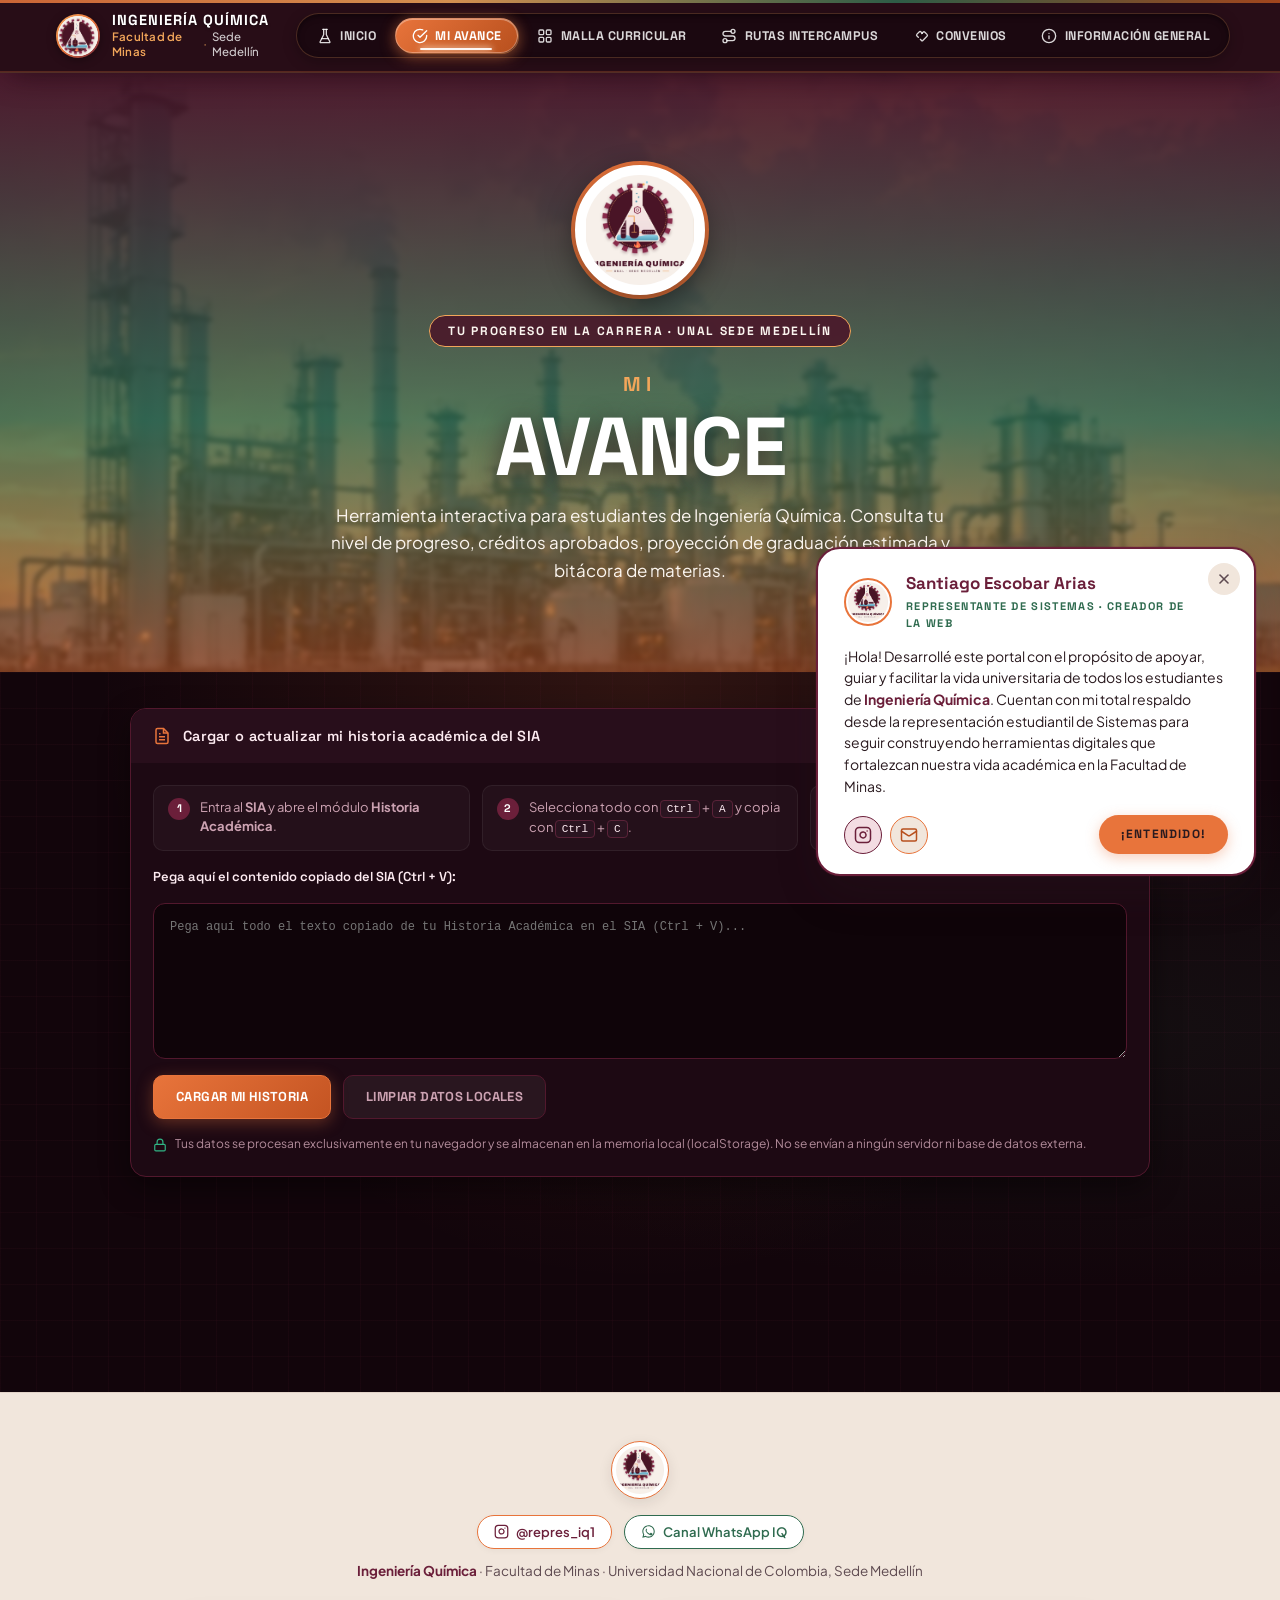
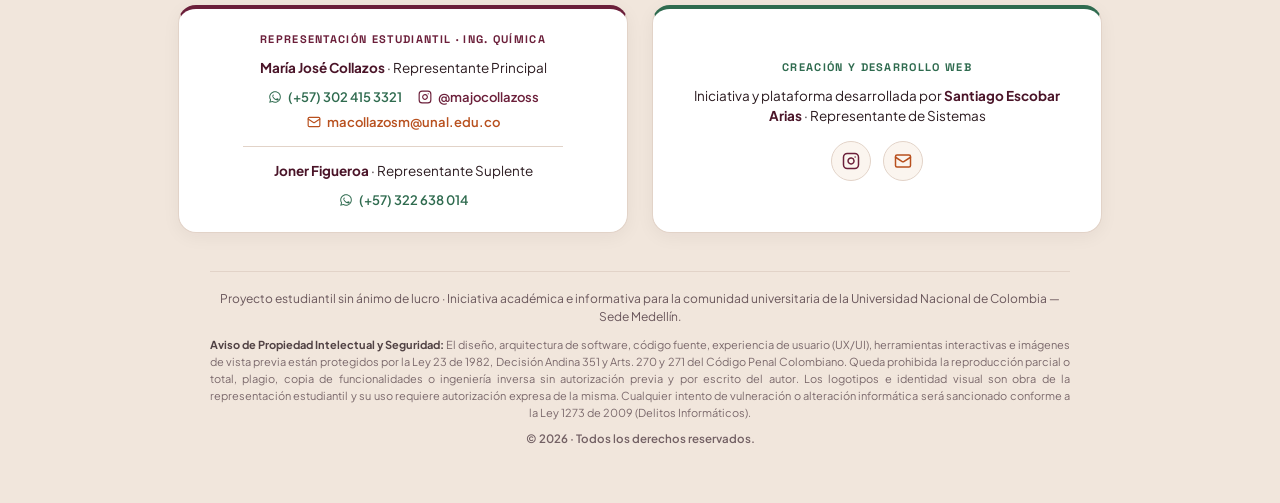
==== avance.html @ c1a44fb4 "Integración función mi avance" ====
<!doctype html>
<!-- ==============================================================================
   PORTAL WEB OFICIAL · INGENIERÍA QUÍMICA · UNAL SEDE MEDELLÍN
   Módulo Mi Avance: panel de progreso, proyección de graduación y bitácora académica.
   Todos los derechos reservados © 2026.
   ============================================================================== -->
<html lang="es">
<head>
  <meta charset="utf-8">
  <meta name="viewport" content="width=device-width, initial-scale=1">
  <title>Mi Avance · Ingeniería Química UNAL Medellín</title>
  <meta name="description" content="Consulta tu nivel en la carrera de Ingeniería Química, tu proyección de graduación, créditos aprobados y materias cursadas a partir de tu historia académica del SIA.">
  <link rel="icon" type="image/png" href="img/favicon.png">
  <link rel="preconnect" href="https://fonts.googleapis.com">
  <link rel="preconnect" href="https://fonts.gstatic.com" crossorigin>
  <link rel="stylesheet" href="https://fonts.googleapis.com/css2?family=Plus+Jakarta+Sans:ital,wght@0,400;0,500;0,600;0,700;0,800;1,400;1,600&family=Space+Grotesk:wght@500;600;700;800&display=swap">
  <link rel="stylesheet" href="css/base.css">
  <link rel="stylesheet" href="css/avance.css">
</head>
<body data-pagina="avance">

  <div id="barra"></div>

  <!-- PORTADA -->
  <section class="portada portada--corta foto foto--panoramica">
    <div class="contenedor portada__contenido">
      <div class="portada__logo-wrap">
        <img class="portada__logo" src="img/logo-quimica.png" alt="Logo de Ingeniería Química · Facultad de Minas" width="115" height="115">
      </div>
      <p class="portada__lugar">Tu progreso en la carrera · UNAL Sede Medellín</p>
      <h1 class="portada__titulo">
        <span class="portada__antetitulo">Mi</span>
        <span class="letras-varsity">Avance</span>
      </h1>
      <p class="portada__texto">Herramienta interactiva para estudiantes de Ingeniería Química. Consulta tu nivel de progreso, créditos aprobados, proyección de graduación estimada y bitácora de materias.</p>
    </div>
  </section>

  <main>
    <section class="seccion avance" aria-label="Mi avance en la carrera">
      <div class="contenedor avance__contenedor">

        <!-- ENTRADA: CARGAR / ACTUALIZAR HISTORIA ACADÉMICA -->
        <details class="entrada" id="entrada" open>
          <summary class="entrada__resumen">
            <span class="entrada__resumen-icono" aria-hidden="true">
              <svg viewBox="0 0 24 24" fill="none" stroke="currentColor" stroke-width="2" width="18" height="18"><path d="M14 2H6a2 2 0 0 0-2 2v16a2 2 0 0 0 2 2h12a2 2 0 0 0 2-2V8z"/><polyline points="14 2 14 8 20 8"/><line x1="16" y1="13" x2="8" y2="13"/><line x1="16" y1="17" x2="8" y2="17"/><polyline points="10 9 9 9 8 9"/></svg>
            </span>
            <span class="entrada__resumen-texto">Cargar o actualizar mi historia académica del SIA</span>
            <span class="entrada__resumen-flecha" aria-hidden="true">▼</span>
          </summary>
          <div class="entrada__cuerpo">
            <ol class="entrada__pasos">
              <li><b>1</b><span>Entra al <strong>SIA</strong> y abre el módulo <strong>Historia Académica</strong>.</span></li>
              <li><b>2</b><span>Selecciona todo con <kbd>Ctrl</kbd> + <kbd>A</kbd> y copia con <kbd>Ctrl</kbd> + <kbd>C</kbd>.</span></li>
              <li><b>3</b><span>Pega aquí abajo y dale <strong>Cargar mi historia</strong>.</span></li>
            </ol>
            <label class="entrada__etiqueta" for="historia-texto">Pega aquí el contenido copiado del SIA (Ctrl + V):</label>
            <textarea id="historia-texto" class="entrada__texto" rows="7" spellcheck="false" placeholder="Pega aquí todo el texto copiado de tu Historia Académica en el SIA (Ctrl + V)..."></textarea>
            <p class="entrada__error" id="entrada-error" role="alert" hidden></p>
            <div class="entrada__acciones">
              <button type="button" class="boton-juego" id="btn-guardar">Cargar mi historia</button>
              <button type="button" class="boton-juego boton-juego--suave" id="btn-borrar">Limpiar datos locales</button>
            </div>
            <p class="entrada__privacidad">
              <svg viewBox="0 0 24 24" fill="none" stroke="currentColor" stroke-width="2" width="14" height="14" aria-hidden="true"><rect width="18" height="11" x="3" y="11" rx="2" ry="2"/><path d="M7 11V7a5 5 0 0 1 10 0v4"/></svg>
              <span>Tus datos se procesan exclusivamente en tu navegador y se almacenan en la memoria local (localStorage). No se envían a ningún servidor ni base de datos externa.</span>
            </p>
          </div>
        </details>

        <!-- PANTALLA DE JUEGO / AVANCE -->
        <div id="avance-juego" hidden></div>

      </div>
    </section>
  </main>

  <div id="pie"></div>

  <!-- SCRIPTS -->
  <script src="js/comun.js"></script>
  <script src="js/avance-lector.js"></script>
  <script src="js/avance.js"></script>
</body>
</html>
---- css/base.css ----
/* =========================================================
   INGENIERÍA QUÍMICA · UNAL MEDELLÍN — ESTILOS COMUNES
   Paleta oficial: "Vino, bosque y naranja"
   1. Variables y base
   2. Fondos con fotos de laboratorio e industria química
   3. Barra superior y navegación
   4. Portada
   5. Títulos de sección y avisos
   6. Pie (Con tarjetas oficiales y marca de agua)
   7. Mensaje flotante de bienvenida (Modal oficial)
   ========================================================= */


/* ---------- 1. Variables y base ---------- */

:root {
  /* Paleta Oficial Ingeniería Química: Vino, bosque y naranja */
  --vino: #6B1F3A;
  --vino-profundo: #4A1428;
  --rosa-vino: #F3DCE2;

  --verde: #2F6B4F;
  --verde-profundo: #1E4A36;
  --verde-salvia: #DCEBDF;

  --naranja: #E8743B;
  --naranja-quemado: #B8501E;
  --ambar: #F2A65A;

  --crema: #FBF5EF;
  --arena: #F1E6DC;
  --texto: #2A1A1F;
  --texto-suave: #5E4A50;

  /* Aliases semánticos */
  --color-primario: var(--vino);
  --color-secundario: var(--verde);
  --color-acento: var(--naranja);

  --papel: var(--crema);
  --tinta: var(--texto);
  --tinta-suave: var(--texto-suave);
  --gris: #6B5B61;
  --linea: #E2D3C8;

  /* Colores de componentes de la malla */
  --fundamentacion: var(--verde);
  --disciplinar: var(--vino);
  --libre: var(--naranja-quemado);

  /* Tipografías: Space Grotesk (precisión técnica) + Plus Jakarta Sans (legibilidad humana) */
  --letra-titulo: 'Space Grotesk', -apple-system, BlinkMacSystemFont, "Segoe UI", Roboto, sans-serif;
  --letra-universidad: 'Space Grotesk', -apple-system, BlinkMacSystemFont, "Segoe UI", Roboto, sans-serif;
  --letra-texto: 'Plus Jakarta Sans', -apple-system, BlinkMacSystemFont, "Segoe UI", Roboto, sans-serif;
  --letra-estrecha: 'Space Grotesk', -apple-system, BlinkMacSystemFont, "Segoe UI", Roboto, sans-serif;
}

*, *::before, *::after { box-sizing: border-box; }
[hidden] { display: none !important; }

html { scroll-behavior: smooth; }

body {
  margin: 0;
  font-family: var(--letra-texto);
  line-height: 1.55;
  color: var(--tinta);
  background: url(../img/textura.svg), var(--papel);
}

h1, h2, h3, h4, p { margin: 0; }
svg { display: block; }
button { font: inherit; color: inherit; cursor: pointer; }
a { color: var(--naranja-quemado); text-decoration-thickness: 1.5px; }

.contenedor {
  width: min(1180px, 100% - 32px);
  margin-inline: auto;
}

.solo-lectores {
  position: absolute;
  width: 1px; height: 1px;
  overflow: hidden;
  clip-path: inset(50%);
  white-space: nowrap;
}

@keyframes aparecer {
  from { opacity: 0; transform: translateY(8px); }
  to { opacity: 1; transform: none; }
}


/* ---------- 2. Fondos con fotos de Laboratorio y Campus ---------- */

.foto {
  position: relative;
  isolation: isolate;
  overflow: hidden;
  background-color: var(--vino-profundo);
}
.foto::before,
.foto::after {
  content: '';
  position: absolute;
  z-index: -1;
}
.foto::before {
  inset: -14px;
  background-size: cover;
  background-position: center;
  filter: blur(2px);
}
.foto::after {
  inset: 0;
  background: linear-gradient(180deg, rgba(74, 20, 40, 0.90) 0%, rgba(47, 107, 79, 0.80) 58%, rgba(184, 80, 30, 0.62) 100%);
}
.foto--entrada::before { background-image: url(../img/laboratorio-quimica.jpg); }
.foto--panoramica::before,
.foto--edificio::before { background-image: url(../img/laboratorio-quimica.jpg); }


/* ---------- 3. Barra superior y navegación (Rediseño Oficial Ingeniería Química) ---------- */

.barra {
  position: sticky;
  top: 0;
  z-index: 100;
  background: rgba(42, 14, 25, 0.94);
  backdrop-filter: blur(20px) saturate(180%);
  -webkit-backdrop-filter: blur(20px) saturate(180%);
  border-bottom: 1px solid rgba(242, 166, 90, 0.22);
  box-shadow: 0 10px 30px -10px rgba(18, 5, 11, 0.65), inset 0 -1px 0 rgba(232, 116, 59, 0.25);
  transition: background 0.3s ease, box-shadow 0.3s ease;
}

/* Barra de progreso / haz reactivo de transición entre pestañas */
.barra__progreso {
  position: absolute;
  top: 0;
  left: 0;
  width: 100%;
  height: 2.5px;
  background: linear-gradient(90deg, var(--naranja) 0%, var(--ambar) 35%, var(--verde) 70%, var(--naranja-quemado) 100%);
  transform-origin: left;
  opacity: 0.85;
  transition: opacity 0.3s;
  pointer-events: none;
}
.barra__progreso.is-activada {
  animation: barraProgresoCarga 0.6s cubic-bezier(0.2, 0.8, 0.2, 1) forwards;
}

@keyframes barraProgresoCarga {
  0% { transform: scaleX(0); opacity: 1; }
  60% { transform: scaleX(0.78); opacity: 1; }
  100% { transform: scaleX(1); opacity: 0.9; }
}

.barra__contenido {
  display: flex;
  align-items: center;
  justify-content: space-between;
  gap: 16px;
  min-height: 66px;
  padding-block: 8px;
}

/* Marca / Logo UNAL - Ingeniería Química */
.barra__marca {
  display: flex;
  align-items: center;
  gap: 12px;
  color: #ffffff;
  text-decoration: none;
  padding: 4px 6px;
  border-radius: 12px;
  transition: transform 0.2s ease, opacity 0.2s ease;
}
.barra__marca:hover {
  opacity: 0.96;
  transform: translateY(-0.5px);
}
.barra__marca:focus-visible {
  outline: 2px solid var(--ambar);
  outline-offset: 3px;
}

.barra__escudo {
  width: 44px;
  height: 44px;
  flex: none;
  display: flex;
  align-items: center;
  justify-content: center;
  border-radius: 50%;
  padding: 2px;
  background: linear-gradient(135deg, var(--ambar) 0%, var(--naranja) 50%, var(--vino) 100%);
  box-shadow: 0 2px 10px rgba(0, 0, 0, 0.35);
  transition: transform 0.35s cubic-bezier(0.34, 1.56, 0.64, 1), box-shadow 0.35s ease;
}
.barra__marca:hover .barra__escudo {
  transform: rotate(10deg) scale(1.06);
  box-shadow: 0 0 16px rgba(242, 166, 90, 0.55);
}
.barra__escudo-img {
  width: 100%;
  height: 100%;
  border-radius: 50%;
  object-fit: contain;
  background: #ffffff;
  display: block;
}

.barra__titulos {
  display: flex;
  flex-direction: column;
}
.barra__nombre {
  font-family: var(--letra-universidad);
  font-size: 14.5px;
  font-weight: 800;
  line-height: 1.15;
  letter-spacing: 0.07em;
  text-transform: uppercase;
  color: #ffffff;
  text-shadow: 0 1px 3px rgba(0, 0, 0, 0.4);
}
.barra__subfila {
  display: flex;
  align-items: center;
  gap: 5px;
  font-family: var(--letra-texto);
  font-size: 11.5px;
  line-height: 1.3;
  margin-top: 1px;
}
.barra__facultad {
  color: var(--ambar);
  font-weight: 600;
  letter-spacing: 0.02em;
}
.barra__separador {
  color: rgba(242, 166, 90, 0.5);
  font-weight: 700;
}
.barra__sede {
  color: rgba(255, 255, 255, 0.78);
  font-weight: 500;
}

/* ---------- Dock de Navegación Segmentado (Pill Bar) ---------- */
.nav {
  display: flex;
  align-items: center;
  gap: 4px;
  position: relative;
  background: rgba(24, 7, 15, 0.75);
  border: 1px solid rgba(242, 166, 90, 0.22);
  border-radius: 999px;
  padding: 4px;
  box-shadow: inset 0 2px 6px rgba(0, 0, 0, 0.45), 0 4px 14px rgba(0, 0, 0, 0.25);
}

/* Glider deslizante interactivo entre pestañas */
.nav__glider {
  position: absolute;
  top: 0;
  left: 0;
  pointer-events: none;
  z-index: 1;
  border-radius: 999px;
  background: rgba(242, 166, 90, 0.12);
  border: 1px solid rgba(242, 166, 90, 0.35);
  box-shadow: 0 0 14px rgba(242, 166, 90, 0.18);
  opacity: 0;
  transition: transform 0.26s cubic-bezier(0.2, 0.85, 0.25, 1.1),
              width 0.26s cubic-bezier(0.2, 0.85, 0.25, 1.1),
              height 0.26s cubic-bezier(0.2, 0.85, 0.25, 1.1),
              opacity 0.2s ease;
}

/* Botones de cada pestaña */
.nav__item {
  position: relative;
  z-index: 2;
  display: inline-flex;
  align-items: center;
  gap: 7px;
  padding: 8px 15px;
  border-radius: 999px;
  font-family: var(--letra-universidad);
  font-size: 12.5px;
  letter-spacing: 0.04em;
  text-transform: uppercase;
  font-weight: 700;
  text-decoration: none;
  white-space: nowrap;
  color: rgba(255, 255, 255, 0.84);
  overflow: hidden;
  transition: color 0.2s ease, transform 0.16s cubic-bezier(0.34, 1.56, 0.64, 1), background 0.2s ease;
  user-select: none;
}

.nav__item:hover {
  color: var(--ambar);
  transform: translateY(-1.5px);
}

.nav__icono-box {
  display: flex;
  align-items: center;
  justify-content: center;
  width: 17px;
  height: 17px;
  flex: none;
  transition: transform 0.24s cubic-bezier(0.34, 1.56, 0.64, 1), color 0.2s ease;
}
.nav__icono {
  width: 16px;
  height: 16px;
}

.nav__item:hover .nav__icono-box {
  transform: translateY(-1.5px) scale(1.15);
  color: var(--ambar);
}

.nav__etiqueta {
  line-height: 1;
}

/* Pestaña activa (Página actual) */
.nav__item--activo,
.nav__item[aria-current="page"] {
  background: linear-gradient(135deg, var(--naranja) 0%, var(--naranja-quemado) 100%);
  color: #ffffff;
  box-shadow: 0 4px 16px rgba(232, 116, 59, 0.45), inset 0 1px 0 rgba(255, 255, 255, 0.35);
  border: 1px solid rgba(255, 255, 255, 0.28);
  font-weight: 800;
  animation: pestanaActivaEntrada 0.35s cubic-bezier(0.2, 0.9, 0.3, 1.1);
}
.nav__item--activo:hover,
.nav__item[aria-current="page"]:hover {
  color: #ffffff;
  transform: translateY(-1px);
}

@keyframes pestanaActivaEntrada {
  0% { transform: scale(0.92); opacity: 0.8; }
  50% { transform: scale(1.03); }
  100% { transform: scale(1); opacity: 1; }
}

/* Filamento luminoso inferior de pestaña activa */
.nav__filamento {
  position: absolute;
  bottom: 2px;
  left: 20%;
  right: 20%;
  height: 2px;
  border-radius: 999px;
  background: rgba(255, 255, 255, 0.95);
  box-shadow: 0 0 6px #ffffff, 0 0 10px rgba(242, 166, 90, 0.8);
  animation: filamentoEntrada 0.4s ease-out;
  pointer-events: none;
}

@keyframes filamentoEntrada {
  0% { transform: scaleX(0); opacity: 0; }
  100% { transform: scaleX(1); opacity: 1; }
}

/* Onda expansiva de clic sobre botón */
.nav__onda {
  position: absolute;
  border-radius: 50%;
  background: rgba(255, 255, 255, 0.35);
  transform: translate(-50%, -50%) scale(0);
  animation: ondaExpansiva 0.5s ease-out forwards;
  pointer-events: none;
}

@keyframes ondaExpansiva {
  0% { width: 0; height: 0; opacity: 0.6; }
  100% { width: 200px; height: 200px; opacity: 0; }
}

/* Animación de respuesta inmediata al hacer clic en un botón */
.nav__item.is-clic {
  animation: botonPestanaClic 0.28s ease-out;
}

@keyframes botonPestanaClic {
  0% { transform: scale(1); }
  40% { transform: scale(0.93); }
  75% { transform: scale(1.03); }
  100% { transform: scale(1); }
}

.nav__item:focus-visible {
  outline: 2px solid var(--ambar);
  outline-offset: 2px;
}

/* Botón menú móvil (Hamburguesa animada) */
.barra__boton-menu {
  display: none;
  align-items: center;
  gap: 8px;
  padding: 8px 14px;
  border-radius: 999px;
  border: 1.5px solid rgba(242, 166, 90, 0.35);
  background: rgba(242, 166, 90, 0.1);
  color: #fff;
  font-family: var(--letra-universidad);
  font-size: 12px;
  letter-spacing: 0.08em;
  text-transform: uppercase;
  font-weight: 700;
  transition: background 0.2s, border-color 0.2s, color 0.2s, transform 0.15s;
}
.barra__boton-menu:hover {
  background: rgba(242, 166, 90, 0.22);
  border-color: var(--ambar);
}
.barra__boton-menu:active { transform: scale(0.96); }
.barra__boton-menu:focus-visible { outline: 2px solid var(--ambar); outline-offset: 2px; }

.barra__icono-menu {
  width: 18px;
  height: 14px;
  display: flex;
  flex-direction: column;
  justify-content: space-between;
  position: relative;
}
.barra__linea {
  width: 100%;
  height: 2px;
  background: #ffffff;
  border-radius: 2px;
  transition: transform 0.25s cubic-bezier(0.2, 0.8, 0.2, 1), opacity 0.2s ease;
}

.barra.is-menu-abierto .barra__boton-menu {
  background: var(--naranja);
  color: #fff;
  border-color: var(--ambar);
}
.barra.is-menu-abierto .barra__linea--1 {
  transform: translateY(6px) rotate(45deg);
}
.barra.is-menu-abierto .barra__linea--2 {
  opacity: 0;
  transform: scaleX(0);
}
.barra.is-menu-abierto .barra__linea--3 {
  transform: translateY(-6px) rotate(-45deg);
}


/* ---------- 4. Portada ---------- */

.portada__contenido {
  display: flex;
  flex-direction: column;
  align-items: center;
  text-align: center;
  padding: 72px 0 80px;
}
.portada--corta .portada__contenido { padding: 48px 0 52px; }

.portada__lugar {
  display: inline-flex;
  align-items: center;
  gap: 8px;
  padding: 6px 18px;
  border-radius: 999px;
  background: rgba(74, 20, 40, 0.85);
  border: 1.5px solid var(--ambar);
  color: var(--crema);
  font-family: var(--letra-universidad);
  font-size: 12px;
  font-weight: 700;
  letter-spacing: .14em;
  text-transform: uppercase;
  margin-bottom: 16px;
  backdrop-filter: blur(8px);
}
.portada__titulo { margin-top: 6px; }
.portada__antetitulo {
  display: block;
  font-family: var(--letra-universidad);
  font-size: clamp(14px, 2.2vw, 20px);
  letter-spacing: .25em;
  text-transform: uppercase;
  color: var(--ambar);
  font-weight: 700;
  margin-bottom: 6px;
}

.letras-varsity {
  position: relative;
  display: inline-block;
  font-family: var(--letra-titulo);
  font-weight: 800;
  font-size: clamp(48px, 9vw, 98px);
  line-height: 1;
  letter-spacing: -0.02em;
  text-transform: uppercase;
  color: #ffffff;
  text-shadow: 0 4px 24px rgba(42, 26, 31, 0.8);
}
.portada--corta .letras-varsity { font-size: clamp(40px, 7vw, 82px); }
.letras-varsity--sub {
  display: block;
  margin-top: 4px;
  font-size: clamp(44px, 8.5vw, 92px);
  letter-spacing: -0.01em;
  background: linear-gradient(135deg, var(--ambar) 0%, var(--naranja) 60%, #FFA86B 100%);
  -webkit-background-clip: text;
  -webkit-text-fill-color: transparent;
  filter: drop-shadow(0 4px 18px rgba(74, 20, 40, 0.7));
}

.portada__logo-wrap {
  margin-bottom: 20px;
}
.portada__logo {
  width: 130px;
  height: 130px;
  border-radius: 50%;
  object-fit: contain;
  padding: 6px;
  border: 4px solid #fff;
  box-shadow: 0 10px 30px rgba(0, 0, 0, .45), 0 0 0 4px var(--naranja);
  background: #fff;
  display: block;
  margin: 0 auto;
  transition: transform .25s ease;
}
.portada__logo:hover {
  transform: scale(1.05);
}

.portada__subtitulo {
  margin-top: 14px;
  font-family: var(--letra-titulo);
  font-size: clamp(24px, 4.2vw, 44px);
  letter-spacing: .02em;
  text-transform: uppercase;
  font-weight: 700;
  color: #fff;
}
.portada__texto {
  max-width: 640px;
  margin-top: 14px;
  font-size: 17px;
  line-height: 1.6;
  color: var(--crema);
}

.portada__cifras {
  display: flex;
  flex-wrap: wrap;
  justify-content: center;
  margin: 36px 0 0;
  padding: 4px;
  list-style: none;
  border: 1.5px solid rgba(242, 166, 90, .5);
  border-radius: 24px;
  background: rgba(74, 20, 40, .85);
  backdrop-filter: blur(10px);
  box-shadow: 0 14px 34px -10px rgba(0,0,0,0.5);
}
.portada__cifras li {
  display: flex;
  flex-direction: column;
  align-items: center;
  justify-content: center;
  min-width: 135px;
  padding: 12px 24px;
  font-family: var(--letra-titulo);
  font-weight: 700;
  font-size: 26px;
  line-height: 1.1;
  letter-spacing: .02em;
  text-transform: uppercase;
  color: var(--ambar);
}
.portada__cifras li + li { border-left: 1px solid rgba(255, 255, 255, .2); }
.portada__cifras small {
  margin-top: 3px;
  font-family: var(--letra-texto);
  font-weight: 600;
  font-size: 12px;
  letter-spacing: .02em;
  text-transform: none;
  color: var(--crema);
}

.portada__boton {
  display: inline-flex;
  align-items: center;
  gap: 12px;
  height: 54px;
  margin-top: 28px;
  padding: 0 28px;
  border-radius: 999px;
  background: var(--naranja);
  color: var(--texto);
  font-family: var(--letra-universidad);
  font-weight: 700;
  font-size: 14.5px;
  letter-spacing: .08em;
  text-transform: uppercase;
  text-decoration: none;
  box-shadow: 0 8px 24px -4px rgba(232, 116, 59, .6), 0 0 0 3px rgba(242, 166, 90, 0.4);
  transition: transform .15s, background .15s, box-shadow .15s;
}
.portada__boton:hover {
  transform: translateY(-2px);
  background: var(--ambar);
  box-shadow: 0 12px 28px -4px rgba(242, 166, 90, .75), 0 0 0 3px var(--naranja);
}
.portada__boton svg { width: 18px; height: 18px; color: var(--texto); }

.portada__acciones {
  display: flex;
  flex-wrap: wrap;
  align-items: center;
  justify-content: center;
  gap: 16px;
  margin-top: 28px;
}
.portada__acciones .portada__boton { margin-top: 0; }
.portada__boton--secundario {
  background: rgba(47, 107, 79, .88);
  color: #ffffff;
  border: 1.5px solid rgba(220, 235, 223, .5);
  box-shadow: 0 10px 24px -10px rgba(0, 0, 0, .5);
}
.portada__boton--secundario:hover {
  background: var(--verde-profundo);
  border-color: var(--ambar);
  color: #fff;
  box-shadow: 0 12px 26px -8px rgba(47, 107, 79, .5);
}
.portada__boton--secundario svg { color: var(--ambar); }


/* ---------- 5. Títulos de sección y avisos ---------- */

.seccion { padding: 72px 0; }

.seccion-titulo {
  max-width: 680px;
  margin: 0 auto 40px;
  text-align: center;
}
.seccion-titulo__antetitulo {
  font-family: var(--letra-universidad);
  font-size: 12.5px;
  font-weight: 700;
  letter-spacing: .2em;
  text-transform: uppercase;
  color: var(--naranja-quemado);
}
.seccion-titulo h2 {
  margin-top: 6px;
  font-family: var(--letra-titulo);
  font-weight: 700;
  font-size: clamp(30px, 4.5vw, 44px);
  line-height: 1.15;
  color: var(--vino);
}
.seccion-titulo__intro { margin-top: 12px; font-size: 16.5px; color: var(--tinta-suave); }

.aviso {
  max-width: 560px;
  margin: 40px auto;
  padding: 22px 24px;
  border: 2px dashed var(--naranja);
  border-radius: 18px;
  background: #fff;
  text-align: center;
  color: var(--tinta-suave);
}
.aviso strong { color: var(--vino); }
.aviso code {
  padding: 2px 6px;
  border-radius: 6px;
  background: var(--arena);
  font-size: 14px;
}

.cargando {
  padding: 48px 0;
  text-align: center;
  font-family: var(--letra-universidad);
  letter-spacing: .2em;
  text-transform: uppercase;
  font-size: 13px;
  color: var(--gris);
}


/* ---------- 6. Pie de Página ---------- */

.pie {
  background: var(--arena);
  border-top: 1px solid var(--linea);
  padding: 48px 16px 56px;
  display: flex;
  flex-direction: column;
  align-items: center;
  gap: 24px;
}

.pie__marca-central {
  display: flex;
  flex-direction: column;
  align-items: center;
  text-align: center;
  gap: 12px;
  max-width: 680px;
  margin: 0 auto;
}

.pie__escudo {
  width: 58px;
  height: 58px;
  display: flex;
  align-items: center;
  justify-content: center;
  margin-bottom: 2px;
}

.pie__escudo-img {
  width: 58px;
  height: 58px;
  border-radius: 50%;
  object-fit: contain;
  background: #ffffff;
  padding: 4px;
  border: 1.5px solid var(--naranja);
  box-shadow: 0 4px 14px rgba(42, 26, 31, 0.1);
  display: block;
}

.pie__pildoras-carrera {
  display: inline-flex;
  align-items: center;
  justify-content: center;
  gap: 12px;
  flex-wrap: wrap;
  margin-top: 2px;
}

.pie__pildora {
  display: inline-flex;
  align-items: center;
  gap: 7px;
  padding: 6px 16px;
  border-radius: 999px;
  background: #ffffff;
  border: 1px solid var(--linea);
  font-size: 13px;
  font-weight: 600;
  text-decoration: none;
  box-shadow: 0 2px 6px rgba(0, 0, 0, 0.04);
  transition: transform .15s, border-color .15s, box-shadow .15s, background .15s;
}

.pie__pildora:hover {
  transform: translateY(-1px);
  box-shadow: 0 4px 12px rgba(0, 0, 0, 0.08);
}

.pie__pildora--ig {
  color: var(--vino);
  border-color: var(--naranja);
}
.pie__pildora--ig:hover {
  background: var(--rosa-vino);
  border-color: var(--vino);
}

.pie__pildora--wpp {
  color: var(--verde);
  border-color: var(--verde);
}
.pie__pildora--wpp:hover {
  background: var(--verde-salvia);
  border-color: var(--verde-profundo);
}

.pie__titulo-carrera {
  font-size: 13.5px;
  color: var(--texto-suave);
  line-height: 1.5;
  margin: 0;
}
.pie__titulo-carrera strong {
  color: var(--vino);
  font-weight: 700;
}

/* Rejilla de tarjetas */
.pie__tarjetas-grid {
  display: grid;
  grid-template-columns: repeat(2, minmax(320px, 450px));
  justify-content: center;
  gap: 24px;
  width: min(940px, 100%);
  margin: 0 auto;
}

.pie__tarjeta {
  background: #ffffff;
  border-radius: 18px;
  padding: 22px 24px;
  box-shadow: 0 4px 18px rgba(42, 26, 31, 0.05);
  border: 1px solid var(--linea);
  text-align: center;
  display: flex;
  flex-direction: column;
  align-items: center;
  gap: 10px;
  position: relative;
  overflow: hidden;
}

.pie__tarjeta--representacion {
  border-top: 4px solid var(--vino);
}
.pie__tarjeta--desarrollo {
  border-top: 4px solid var(--verde);
  justify-content: center;
}

.pie__tarjeta-sub {
  font-family: var(--letra-universidad);
  font-size: 11px;
  font-weight: 700;
  letter-spacing: .12em;
  text-transform: uppercase;
}
.pie__tarjeta--representacion .pie__tarjeta-sub { color: var(--vino); }
.pie__tarjeta--desarrollo .pie__tarjeta-sub { color: var(--verde); }

.pie__tarjeta-nombre {
  font-size: 13.5px;
  line-height: 1.45;
  color: var(--texto);
  margin: 0;
}
.pie__tarjeta-nombre strong {
  color: var(--vino-profundo);
  font-weight: 700;
}

.pie__tarjeta-enlaces {
  display: flex;
  align-items: center;
  justify-content: center;
  gap: 16px;
  flex-wrap: wrap;
  margin-top: 4px;
}
.pie__tarjeta-enlaces--segunda { margin-top: 0; }

.pie__enlace-contacto {
  display: inline-flex;
  align-items: center;
  gap: 6px;
  font-size: 13px;
  text-decoration: none;
  font-weight: 600;
  transition: color .15s, transform .15s;
}
.pie__enlace-contacto:hover { transform: translateY(-1px); }

.pie__enlace-contacto--wpp { color: var(--verde); }
.pie__enlace-contacto--wpp:hover { color: var(--verde-profundo); }

.pie__enlace-contacto--correo { color: var(--naranja-quemado); }
.pie__enlace-contacto--correo:hover { color: var(--vino); }

.pie__enlace-contacto--ig { color: var(--vino); }
.pie__enlace-contacto--ig:hover { color: var(--naranja); }

.pie__repre-bloque {
  display: flex;
  flex-direction: column;
  align-items: center;
  gap: 5px;
  width: 100%;
}

.pie__repre-divisor {
  width: 80%;
  height: 1px;
  background: var(--linea);
  margin: 4px 0;
}

.pie__tarjeta-enlaces--iconos {
  display: flex;
  align-items: center;
  justify-content: center;
  gap: 12px;
  margin-top: 6px;
}

.pie__enlace-icono {
  display: inline-flex;
  align-items: center;
  justify-content: center;
  width: 40px;
  height: 40px;
  border-radius: 50%;
  border: 1px solid var(--linea);
  background: var(--crema);
  transition: transform .18s ease, background .18s ease, border-color .18s ease, color .18s ease, box-shadow .18s ease;
  cursor: pointer;
  text-decoration: none;
}
.pie__enlace-icono:hover {
  transform: translateY(-2px);
  box-shadow: 0 4px 12px rgba(42, 26, 31, 0.1);
}
.pie__enlace-icono--ig {
  color: var(--vino);
}
.pie__enlace-icono--ig:hover {
  background: var(--rosa-vino);
  border-color: var(--vino);
  color: var(--vino-profundo);
}
.pie__enlace-icono--correo {
  color: var(--naranja-quemado);
}
.pie__enlace-icono--correo:hover {
  background: var(--arena);
  border-color: var(--naranja);
  color: var(--vino);
}


/* ---------- 7. Mensaje flotante de bienvenida (Modal oficial) ---------- */

.toast-autor {
  position: fixed;
  bottom: 24px;
  right: 24px;
  z-index: 9999;
  max-width: 440px;
  width: calc(100% - 32px);
  pointer-events: none;
  opacity: 0;
  transform: translateY(24px) scale(0.96);
  transition: opacity .35s cubic-bezier(0.16, 1, 0.3, 1), transform .35s cubic-bezier(0.16, 1, 0.3, 1);
}

.toast-autor.is-visible {
  pointer-events: auto;
  opacity: 1;
  transform: translateY(0) scale(1);
}

.toast-autor.is-hiding {
  opacity: 0;
  transform: translateY(16px) scale(0.95);
}

.toast-autor__tarjeta {
  background: #ffffff;
  border-radius: 24px;
  padding: 24px 26px 20px;
  box-shadow: 0 20px 48px -10px rgba(42, 26, 31, 0.25), 0 0 0 1px rgba(107, 31, 58, 0.15);
  border: 2px solid var(--vino);
  display: flex;
  flex-direction: column;
  gap: 14px;
  position: relative;
}

.toast-autor__cerrar {
  position: absolute;
  top: 14px;
  right: 14px;
  width: 32px;
  height: 32px;
  border-radius: 50%;
  background: var(--arena);
  border: none;
  color: var(--texto-suave);
  display: grid;
  place-items: center;
  cursor: pointer;
  transition: background .15s, color .15s, transform .1s;
}

.toast-autor__cerrar:hover {
  background: var(--rosa-vino);
  color: var(--vino);
  transform: scale(1.05);
}

.toast-autor__cabecera {
  display: flex;
  align-items: center;
  gap: 14px;
  padding-right: 32px;
}

.toast-autor__avatar {
  width: 48px;
  height: 48px;
  border-radius: 50%;
  border: 2px solid var(--naranja);
  padding: 2px;
  background: #ffffff;
  flex-shrink: 0;
  overflow: hidden;
}

.toast-autor__avatar-img {
  width: 100%;
  height: 100%;
  object-fit: contain;
  border-radius: 50%;
  display: block;
}

.toast-autor__titulos {
  display: flex;
  flex-direction: column;
  gap: 2px;
}

.toast-autor__nombre {
  font-family: var(--letra-titulo);
  font-size: 17px;
  font-weight: 700;
  color: var(--vino);
  line-height: 1.2;
}

.toast-autor__cargo {
  font-family: var(--letra-universidad);
  font-size: 11px;
  font-weight: 700;
  letter-spacing: .12em;
  text-transform: uppercase;
  color: var(--verde);
  margin-top: 2px;
}

.toast-autor__mensaje {
  font-size: 14px;
  line-height: 1.55;
  color: var(--texto);
  margin: 0;
}
.toast-autor__mensaje strong {
  color: var(--vino);
  font-weight: 700;
}

.toast-autor__fila-inferior {
  display: flex;
  align-items: center;
  justify-content: space-between;
  gap: 12px;
  margin-top: 4px;
}

.toast-autor__pildoras {
  display: flex;
  align-items: center;
  gap: 8px;
}

.toast-autor__pildora {
  display: inline-flex;
  align-items: center;
  gap: 6px;
  border-radius: 999px;
  padding: 6px 14px;
  font-size: 12.5px;
  font-weight: 600;
  text-decoration: none;
  transition: transform .15s, box-shadow .15s;
}
.toast-autor__pildora:hover { transform: translateY(-1px); }

.toast-autor__pildora--icono-solo {
  width: 38px;
  height: 38px;
  padding: 0;
  justify-content: center;
  border-radius: 50%;
}

.toast-autor__pildora--wpp {
  background: var(--verde-salvia);
  border: 1px solid var(--verde);
  color: var(--verde-profundo);
}
.toast-autor__pildora--ig {
  background: var(--rosa-vino);
  border: 1px solid var(--vino);
  color: var(--vino);
}
.toast-autor__pildora--correo {
  background: var(--arena);
  border: 1px solid var(--naranja);
  color: var(--naranja-quemado);
}

.toast-autor__btn-ok {
  background: var(--naranja);
  color: var(--texto);
  border: none;
  border-radius: 999px;
  padding: 10px 22px;
  font-family: var(--letra-universidad);
  font-size: 12px;
  font-weight: 700;
  letter-spacing: .1em;
  text-transform: uppercase;
  cursor: pointer;
  width: fit-content;
  margin-top: 0;
  box-shadow: 0 4px 14px rgba(232, 116, 59, 0.35);
  transition: background .15s, transform .1s;
}
.toast-autor__btn-ok:hover {
  background: var(--naranja-quemado);
  color: #ffffff;
  transform: translateY(-1px);
}


/* ---------- Responsive ---------- */

@keyframes menuDesplegar {
  from { opacity: 0; transform: translateY(-8px); }
  to { opacity: 1; transform: translateY(0); }
}

@media (min-width: 981px) and (max-width: 1160px) {
  .nav__item {
    padding: 7px 11px;
    font-size: 11.5px;
    gap: 5px;
  }
  .barra__nombre {
    font-size: 13px;
  }
}

@media (max-width: 980px) {
  .barra__contenido {
    min-height: 60px;
    padding-block: 6px;
  }
  .barra__boton-menu {
    display: inline-flex;
    flex-shrink: 0;
  }
  .nav {
    display: none;
    position: absolute;
    top: 100%;
    left: 0;
    right: 0;
    background: rgba(38, 11, 22, 0.98);
    backdrop-filter: blur(20px);
    -webkit-backdrop-filter: blur(20px);
    border-top: 1px solid rgba(242, 166, 90, 0.2);
    border-bottom: 3.5px solid var(--naranja);
    box-shadow: 0 20px 40px -6px rgba(0, 0, 0, 0.75);
    padding: 14px 16px;
    flex-direction: column;
    gap: 8px;
    border-radius: 0 0 20px 20px;
    max-height: calc(100vh - 65px);
    overflow-y: auto;
  }
  .barra.is-menu-abierto .nav {
    display: flex;
    animation: menuDesplegar 0.25s cubic-bezier(0.2, 0.8, 0.2, 1);
  }
  .nav__glider {
    display: none !important;
  }
  .nav__item {
    width: 100%;
    padding: 12px 18px;
    border-radius: 12px;
    font-size: 13px;
    letter-spacing: 0.05em;
    justify-content: flex-start;
    border: 1px solid rgba(255, 255, 255, 0.1);
    background: rgba(255, 255, 255, 0.05);
    transition: background 0.15s, transform 0.15s, color 0.15s;
    opacity: 0;
    animation: slideItemMovil 0.25s ease forwards;
  }
  .barra.is-menu-abierto .nav__item:nth-child(2) { animation-delay: 0.04s; }
  .barra.is-menu-abierto .nav__item:nth-child(3) { animation-delay: 0.08s; }
  .barra.is-menu-abierto .nav__item:nth-child(4) { animation-delay: 0.12s; }
  .barra.is-menu-abierto .nav__item:nth-child(5) { animation-delay: 0.16s; }
  .barra.is-menu-abierto .nav__item:nth-child(6) { animation-delay: 0.20s; }

  @keyframes slideItemMovil {
    from { opacity: 0; transform: translateX(-10px); }
    to { opacity: 1; transform: translateX(0); }
  }

  .nav__item:hover {
    background: rgba(242, 166, 90, 0.15);
    color: var(--ambar);
    transform: translateX(4px);
  }
  .nav__item--activo,
  .nav__item[aria-current="page"] {
    background: linear-gradient(135deg, var(--naranja) 0%, var(--naranja-quemado) 100%);
    color: #ffffff;
    border: 1.5px solid var(--ambar);
    box-shadow: 0 4px 14px rgba(232, 116, 59, 0.4);
    transform: none;
  }
  .nav__filamento {
    display: none;
  }
}

@media (max-width: 720px) {
  .portada__contenido { padding: 48px 0 56px; }
  .portada__cifras li { min-width: 50%; }
  .portada__cifras li:nth-child(odd) { border-left: 0; }
  .portada__cifras li:nth-child(n + 3) { border-top: 1px solid rgba(255, 255, 255, .2); }
  .seccion { padding: 52px 0; }

  .pie__tarjetas-grid {
    grid-template-columns: 1fr;
  }
}

@media (max-width: 480px) {
  .toast-autor {
    bottom: 12px;
    right: 12px;
    left: 12px;
    width: auto;
    max-width: none;
  }
  .toast-autor__tarjeta {
    padding: 18px 18px 16px;
  }
  .toast-autor__fila-inferior {
    flex-direction: column-reverse;
    align-items: stretch;
    gap: 12px;
  }
  .toast-autor__fila-inferior .toast-autor__pildoras {
    justify-content: center;
  }
  .toast-autor__btn-ok {
    text-align: center;
    width: 100%;
  }
  .barra__escudo {
    width: 38px;
    height: 38px;
  }
  .barra__nombre {
    font-size: 12.5px;
    letter-spacing: .05em;
  }
  .barra__subfila {
    font-size: 10.5px;
  }
  .barra__boton-menu {
    padding: 6px 12px;
    font-size: 11px;
  }
}


/* ---------- Aviso Legal y Propiedad Intelectual ---------- */
.pie__legal {
  display: flex;
  flex-direction: column;
  align-items: center;
  gap: 10px;
  max-width: 860px;
  margin: 14px auto 0;
  padding-top: 18px;
  border-top: 1px solid var(--linea, rgba(0, 0, 0, 0.12));
  text-align: center;
}

.pie__legal-texto {
  font-family: var(--letra-texto, sans-serif);
  font-size: 12px;
  color: var(--tinta-suave, #555555);
  line-height: 1.5;
  margin: 0;
  opacity: 0.92;
}

.pie__legal-aviso {
  font-family: var(--letra-texto, sans-serif);
  font-size: 11px;
  color: var(--tinta-suave, #666666);
  line-height: 1.55;
  margin: 0;
  opacity: 0.8;
  text-align: justify;
  text-align-last: center;
}

.pie__legal-aviso strong {
  color: var(--tinta, #222222);
}

.pie__copyright {
  font-family: var(--letra-texto, sans-serif);
  font-size: 11.5px;
  font-weight: 600;
  color: var(--tinta-suave, #555555);
  line-height: 1.4;
  margin: 0;
  opacity: 0.85;
}
---- css/avance.css ----
/* ==============================================================================
   PORTAL WEB OFICIAL · INGENIERÍA QUÍMICA · UNAL SEDE MEDELLÍN
   MÓDULO MI AVANCE — ESTILOS HUD ("Pantalla de Jugador / Progreso Académico")
   Estética de laboratorio y control de reactores químicos: fondo oscuro técnico,
   acentos en vino (#6B1F3A), bosque (#2F6B4F), naranja reactivo (#E8743B),
   tipografías oficiales: Space Grotesk (datos/cifras) y Plus Jakarta Sans.
   Todos los derechos reservados © 2026.
   ============================================================================== */

body[data-pagina="avance"] {
  --fondo: #12050b;
  --panel: #1d0913;
  --panel-2: #280e1b;
  --panel-destacado: #341223;
  --borde: #52182d;
  --borde-suave: rgba(107, 31, 58, 0.35);
  --vino-brillo: #a82e56;
  --verde-catalizador: #34d399;
  --verde-bosque: #2F6B4F;
  --naranja-reactivo: #E8743B;
  --ambar-termico: #F2A65A;
  --luz: #fdebf1;
  --suave: #cca2b2;
  --mal: #ef4444;
  background-color: var(--fondo);
  overflow-x: hidden;
}

body[data-pagina="avance"] main {
  background:
    linear-gradient(rgba(107, 31, 58, .08) 1px, transparent 1px) 0 0 / 36px 36px,
    linear-gradient(90deg, rgba(107, 31, 58, .08) 1px, transparent 1px) 0 0 / 36px 36px,
    radial-gradient(ellipse at 50% 0%, rgba(232, 116, 59, .14), transparent 60%),
    radial-gradient(ellipse at 85% 50%, rgba(47, 107, 79, .10), transparent 50%),
    var(--fondo);
  color: var(--luz);
  min-height: 80vh;
  position: relative;
  overflow-x: hidden;
}

.avance {
  padding: 36px 0 64px;
  width: 100%;
  max-width: 100vw;
  box-sizing: border-box;
  overflow-x: hidden;
}

.avance__contenedor {
  display: grid;
  gap: 22px;
  width: 100%;
  max-width: 1060px;
  margin-inline: auto;
  padding-inline: 20px;
  box-sizing: border-box;
  min-width: 0;
}

.visualmente-oculto {
  position: absolute;
  width: 1px;
  height: 1px;
  overflow: hidden;
  clip: rect(0 0 0 0);
  white-space: nowrap;
}

/* ---------- Portada adaptada para Mi Avance ---------- */
.portada--corta {
  padding-block: 44px 36px;
}

.letras-varsity {
  color: #fff;
  font-family: var(--letra-titulo);
  letter-spacing: -0.02em;
}

/* ---------- Entrada de Historia Académica (Accordion) ---------- */
.entrada {
  border: 1px solid var(--borde);
  border-radius: 16px;
  background: var(--panel);
  box-shadow: 0 10px 30px rgba(0, 0, 0, 0.45);
  overflow: hidden;
  transition: border-color .2s ease;
  min-width: 0;
  max-width: 100%;
  box-sizing: border-box;
}

.entrada:focus-within {
  border-color: var(--naranja-reactivo);
}

.entrada__resumen {
  display: flex;
  align-items: center;
  justify-content: space-between;
  gap: 12px;
  padding: 16px 22px;
  cursor: pointer;
  user-select: none;
  font-family: var(--letra-titulo);
  font-weight: 600;
  color: var(--luz);
  background: var(--panel-2);
}

.entrada__resumen::-webkit-details-marker {
  display: none;
}

.entrada__resumen-icono {
  color: var(--naranja-reactivo);
  display: flex;
  align-items: center;
  flex-shrink: 0;
}

.entrada__resumen-texto {
  flex: 1;
  font-size: 14.5px;
  letter-spacing: .02em;
}

.entrada__resumen-flecha {
  font-size: 11px;
  color: var(--suave);
  transition: transform .25s ease;
  flex-shrink: 0;
}

.entrada[open] .entrada__resumen-flecha {
  transform: rotate(180deg);
}

.entrada__cuerpo {
  padding: 22px;
  display: flex;
  flex-direction: column;
  gap: 16px;
  box-sizing: border-box;
}

.entrada__pasos {
  display: grid;
  grid-template-columns: repeat(auto-fit, minmax(220px, 1fr));
  gap: 12px;
  margin: 0;
  padding: 0;
  list-style: none;
}

.entrada__pasos li {
  display: flex;
  align-items: flex-start;
  gap: 10px;
  font-size: 13px;
  color: var(--suave);
  line-height: 1.45;
  background: rgba(255, 255, 255, 0.03);
  padding: 12px 14px;
  border-radius: 10px;
  border: 1px solid rgba(255, 255, 255, 0.06);
}

.entrada__pasos li b {
  display: inline-flex;
  align-items: center;
  justify-content: center;
  width: 22px;
  height: 22px;
  border-radius: 50%;
  background: var(--vino);
  color: #fff;
  font-size: 11px;
  font-family: var(--letra-titulo);
  flex-shrink: 0;
}

.entrada__pasos kbd {
  background: #2a1420;
  border: 1px solid #5a2238;
  border-radius: 4px;
  padding: 2px 6px;
  font-family: monospace;
  font-size: 11px;
  color: var(--luz);
}

.entrada__etiqueta {
  font-family: var(--letra-titulo);
  font-size: 13px;
  font-weight: 600;
  color: var(--luz);
}

.entrada__texto {
  width: 100%;
  box-sizing: border-box;
  background: #0f0409;
  border: 1px solid var(--borde);
  border-radius: 12px;
  padding: 14px 16px;
  font-family: monospace;
  font-size: 12px;
  line-height: 1.5;
  color: var(--luz);
  resize: vertical;
  min-height: 110px;
  transition: border-color .15s ease;
}

.entrada__texto:focus {
  outline: none;
  border-color: var(--naranja-reactivo);
  box-shadow: 0 0 0 3px rgba(232, 116, 59, 0.18);
}

.entrada__error {
  margin: 0;
  padding: 10px 14px;
  border-radius: 8px;
  background: rgba(239, 68, 68, 0.15);
  border: 1px solid var(--mal);
  color: #fca5a5;
  font-size: 13px;
  font-weight: 500;
}

.entrada__acciones {
  display: flex;
  align-items: center;
  gap: 12px;
  flex-wrap: wrap;
}

.boton-juego {
  display: inline-flex;
  align-items: center;
  justify-content: center;
  gap: 8px;
  padding: 11px 22px;
  border-radius: 10px;
  border: 1px solid var(--naranja-reactivo);
  background: linear-gradient(135deg, var(--naranja-reactivo), #c45422);
  color: #ffffff;
  font-family: var(--letra-titulo);
  font-size: 13px;
  font-weight: 700;
  letter-spacing: .03em;
  text-transform: uppercase;
  cursor: pointer;
  box-shadow: 0 4px 16px rgba(232, 116, 59, 0.35);
  transition: all .2s ease;
}

.boton-juego:hover {
  transform: translateY(-2px);
  box-shadow: 0 6px 22px rgba(232, 116, 59, 0.5);
  filter: brightness(1.1);
}

.boton-juego:active {
  transform: translateY(0);
}

.boton-juego--suave {
  background: rgba(255, 255, 255, 0.05);
  border-color: var(--borde);
  color: var(--suave);
  box-shadow: none;
}

.boton-juego--suave:hover {
  background: rgba(255, 255, 255, 0.1);
  color: #fff;
  border-color: var(--suave);
  box-shadow: none;
}

.boton-juego--mini {
  padding: 6px 14px;
  font-size: 11px;
}

.entrada__privacidad {
  display: flex;
  align-items: center;
  gap: 8px;
  margin: 0;
  font-size: 12px;
  color: var(--suave);
  opacity: .85;
}

.entrada__privacidad svg {
  flex-shrink: 0;
  color: var(--verde-catalizador);
}

/* ---------- Contenedor HUD Juego ---------- */
#avance-juego {
  display: grid;
  gap: 22px;
  width: 100%;
  max-width: 100%;
  min-width: 0;
  scroll-margin-top: 80px;
}

#avance-juego > * {
  min-width: 0;
  max-width: 100%;
  box-sizing: border-box;
}

/* ---------- HUD: Tarjeta del Jugador ---------- */
.jugador {
  display: grid;
  grid-template-columns: auto minmax(0, 1fr) auto;
  align-items: center;
  gap: 24px;
  padding: 24px 28px;
  background: linear-gradient(160deg, var(--panel-2), var(--panel));
  border: 1px solid var(--borde);
  border-radius: 20px;
  box-shadow: 0 16px 40px rgba(0, 0, 0, 0.55), 0 0 28px rgba(107, 31, 58, 0.2);
  position: relative;
  overflow: hidden;
  min-width: 0;
  max-width: 100%;
  box-sizing: border-box;
  scroll-margin-top: 80px;
}

.jugador::after {
  content: '';
  position: absolute;
  top: 0;
  left: 0;
  right: 0;
  height: 3px;
  background: linear-gradient(90deg, var(--vino-brillo), var(--naranja-reactivo), var(--verde-catalizador));
}

.jugador__avatar {
  position: relative;
  width: 104px;
  height: 104px;
  display: grid;
  place-items: center;
  flex-shrink: 0;
}

.anillo {
  position: absolute;
  inset: 0;
  width: 100%;
  height: 100%;
  transform: rotate(-90deg);
}

.anillo__pista {
  fill: none;
  stroke: rgba(255, 255, 255, 0.08);
  stroke-width: 6;
}

.anillo__curso {
  fill: none;
  stroke: var(--naranja-reactivo);
  stroke-width: 6;
  stroke-dasharray: var(--len) 100;
  stroke-dashoffset: calc(-1 * var(--ini));
  opacity: .85;
}

.anillo__valor {
  fill: none;
  stroke: var(--verde-catalizador);
  stroke-width: 7;
  stroke-linecap: round;
  stroke-dasharray: var(--pct) 100;
  transition: stroke-dasharray 1s ease;
  filter: drop-shadow(0 0 6px rgba(52, 211, 153, 0.5));
}

.jugador__escudo-wrap {
  width: 74px;
  height: 74px;
  border-radius: 50%;
  overflow: hidden;
  background: #000;
  display: grid;
  place-items: center;
  border: 2px solid rgba(255, 255, 255, 0.12);
}

.jugador__escudo {
  width: 100%;
  height: 100%;
  object-fit: cover;
  display: block;
}

.jugador__nivel {
  position: absolute;
  bottom: -4px;
  background: var(--naranja-reactivo);
  color: #fff;
  padding: 2px 9px;
  border-radius: 12px;
  display: flex;
  align-items: center;
  gap: 3px;
  font-family: var(--letra-titulo);
  box-shadow: 0 4px 10px rgba(0, 0, 0, 0.5);
  border: 1.5px solid #fff;
  z-index: 2;
  white-space: nowrap;
}

.jugador__nivel small {
  font-size: 8.5px;
  letter-spacing: .08em;
  font-weight: 700;
}

.jugador__nivel b {
  font-size: 12.5px;
  font-weight: 800;
}

.jugador__datos {
  display: flex;
  flex-direction: column;
  gap: 6px;
  min-width: 0;
  width: 100%;
}

.jugador__fila-sup {
  display: flex;
  align-items: center;
  gap: 10px;
  flex-wrap: wrap;
}

.etiqueta-hud {
  font-family: var(--letra-titulo);
  font-size: 10px;
  letter-spacing: .12em;
  text-transform: uppercase;
  color: var(--naranja-reactivo);
  margin: 0;
  font-weight: 700;
}

.jugador__ingles {
  font-family: var(--letra-titulo);
  font-size: 11px;
  font-weight: 600;
  padding: 2px 9px;
  border-radius: 8px;
}

.jugador__ingles--ok {
  background: rgba(52, 211, 153, 0.15);
  border: 1px solid var(--verde-catalizador);
  color: var(--verde-catalizador);
}

.jugador__ingles--pendiente {
  background: rgba(242, 166, 90, 0.15);
  border: 1px solid var(--ambar-termico);
  color: var(--ambar-termico);
}

.jugador__nombre-wrap {
  display: block;
  width: 100%;
  max-width: 480px;
}

.jugador__nombre {
  background: transparent;
  border: none;
  border-bottom: 1.5px dashed rgba(255, 255, 255, 0.25);
  color: #fff;
  font-family: var(--letra-titulo);
  font-size: clamp(20px, 2.5vw, 26px);
  font-weight: 700;
  padding: 2px 0 4px;
  width: 100%;
  box-sizing: border-box;
  transition: border-color .15s ease;
}

.jugador__nombre:focus {
  outline: none;
  border-bottom-color: var(--naranja-reactivo);
}

.jugador__rango {
  margin: 0;
  font-family: var(--letra-titulo);
  font-size: 14px;
  font-weight: 600;
  color: var(--luz);
  display: flex;
  align-items: center;
  gap: 8px;
}

.jugador__rango-texto {
  color: var(--ambar-termico);
}

.jugador__programa {
  margin: 0;
  font-size: 12px;
  color: var(--suave);
}

/* Barra de Experiencia (XP) */
.xp {
  margin-top: 6px;
  display: flex;
  flex-direction: column;
  gap: 6px;
  width: 100%;
}

.xp__barra {
  position: relative;
  height: 12px;
  background: rgba(255, 255, 255, 0.08);
  border-radius: 6px;
  overflow: hidden;
  width: 100%;
}

.xp__relleno {
  position: absolute;
  top: 0;
  left: 0;
  bottom: 0;
  width: var(--ancho);
  background: linear-gradient(90deg, var(--vino-brillo), var(--verde-catalizador));
  border-radius: 6px;
  box-shadow: 0 0 10px rgba(52, 211, 153, 0.5);
  transition: width 1s ease;
}

.xp__curso {
  position: absolute;
  top: 0;
  left: var(--inicio);
  bottom: 0;
  width: var(--ancho);
  background: repeating-linear-gradient(
    45deg,
    var(--naranja-reactivo),
    var(--naranja-reactivo) 6px,
    #cf5320 6px,
    #cf5320 12px
  );
  opacity: .85;
}

.xp__texto {
  display: flex;
  justify-content: space-between;
  font-family: var(--letra-titulo);
  font-size: 12px;
  color: var(--suave);
  width: 100%;
}

.xp__texto b {
  color: #fff;
  font-weight: 700;
}

.xp__siguiente {
  margin: 2px 0 0;
  font-size: 11px;
  color: var(--suave);
  opacity: .85;
}

.xp__siguiente b {
  color: var(--naranja-reactivo);
}

.jugador__acciones {
  display: flex;
  align-items: center;
  justify-content: flex-end;
  flex-shrink: 0;
}

.btn-juego {
  display: inline-flex;
  align-items: center;
  gap: 6px;
  padding: 8px 16px;
  border-radius: 8px;
  border: 1px solid var(--borde);
  background: rgba(255, 255, 255, 0.04);
  color: var(--suave);
  font-family: var(--letra-titulo);
  font-size: 12px;
  font-weight: 600;
  cursor: pointer;
  transition: all .15s ease;
  white-space: nowrap;
}

.btn-juego:hover {
  background: rgba(255, 255, 255, 0.1);
  color: #fff;
  border-color: var(--naranja-reactivo);
}

/* ---------- Cuadrícula de Estadísticas ---------- */
.estadisticas {
  display: grid;
  grid-template-columns: repeat(6, minmax(0, 1fr));
  gap: 12px;
  margin: 0;
  padding: 0;
  list-style: none;
  width: 100%;
  box-sizing: border-box;
}

.estadistica {
  background: var(--panel);
  border: 1px solid var(--borde);
  border-radius: 14px;
  padding: 14px 16px;
  display: flex;
  flex-direction: column;
  gap: 4px;
  box-shadow: 0 4px 16px rgba(0, 0, 0, 0.3);
  transition: transform .2s ease, border-color .2s ease;
  min-width: 0;
  box-sizing: border-box;
}

.estadistica:hover {
  transform: translateY(-2px);
  border-color: var(--naranja-reactivo);
}

.estadistica__valor {
  font-family: var(--letra-titulo);
  font-size: 24px;
  font-weight: 800;
  color: #fff;
  display: flex;
  align-items: baseline;
  gap: 2px;
  white-space: nowrap;
  overflow: hidden;
  text-overflow: ellipsis;
}

.estadistica__valor small {
  font-size: 13px;
  color: var(--suave);
  font-weight: 600;
}

.estadistica__etiqueta {
  font-size: 11.5px;
  color: var(--suave);
  font-weight: 500;
  white-space: nowrap;
  overflow: hidden;
  text-overflow: ellipsis;
}

.estadistica--vino .estadistica__valor b { color: #fca5a5; }
.estadistica--naranja .estadistica__valor b { color: var(--ambar-termico); }
.estadistica--verde .estadistica__valor b { color: var(--verde-catalizador); }

/* ---------- Panel Graduación y Meta Final (Destacada en 2 columnas en Desktop) ---------- */
.panel {
  background: var(--panel);
  border: 1px solid var(--borde);
  border-radius: 18px;
  padding: 22px 26px;
  box-shadow: 0 8px 24px rgba(0, 0, 0, 0.35);
  min-width: 0;
  max-width: 100%;
  box-sizing: border-box;
}

.panel__titulo {
  font-family: var(--letra-titulo);
  font-size: 12.5px;
  font-weight: 700;
  letter-spacing: .08em;
  text-transform: uppercase;
  color: var(--naranja-reactivo);
  margin: 0 0 14px;
}

.meta {
  display: grid;
  grid-template-columns: auto minmax(0, 1fr);
  column-gap: 36px;
  row-gap: 6px;
  align-items: center;
  background:
    radial-gradient(90% 140% at 0% 0%, rgba(232, 116, 59, .14), transparent 60%),
    linear-gradient(150deg, var(--panel-2), var(--panel));
  border: 1px solid rgba(232, 116, 59, 0.3);
  box-shadow: 0 16px 36px -16px rgba(0, 0, 0, 0.7), 0 0 32px -16px rgba(232, 116, 59, 0.35);
}

.meta .panel__titulo {
  grid-column: 1 / -1;
  color: var(--ambar-termico);
  margin: 0 0 6px;
}

.meta__valor {
  grid-column: 1;
  grid-row: 2 / span 3;
  font-family: var(--letra-titulo);
  font-size: clamp(40px, 6vw, 64px);
  font-weight: 800;
  color: #fff;
  margin: 0;
  letter-spacing: -0.02em;
  line-height: 1;
  text-shadow: 0 0 24px rgba(232, 116, 59, 0.45);
}

.meta__valor--listo {
  color: var(--verde-catalizador);
  text-shadow: 0 0 24px rgba(52, 211, 153, 0.45);
}

.meta__texto {
  grid-column: 2;
  grid-row: 2;
  font-size: 14px;
  color: var(--luz);
  margin: 0;
  line-height: 1.5;
}

.meta__texto b {
  color: #fff;
}

.meta__ritmo {
  grid-column: 2;
  grid-row: 3;
  display: flex;
  flex-direction: column;
  gap: 6px;
  margin-top: 6px;
  max-width: 460px;
  font-size: 12.5px;
  color: var(--luz);
  font-weight: 600;
}

.meta__ritmo input[type="range"] {
  -webkit-appearance: none;
  appearance: none;
  width: 100%;
  height: 8px;
  border-radius: 4px;
  background: rgba(255, 255, 255, 0.12);
  outline: none;
  cursor: grab;
}

.meta__ritmo input[type="range"]::-webkit-slider-thumb {
  -webkit-appearance: none;
  appearance: none;
  width: 20px;
  height: 20px;
  border-radius: 50%;
  background: var(--naranja-reactivo);
  cursor: pointer;
  box-shadow: 0 0 10px rgba(232, 116, 59, 0.8);
  border: 2px solid #fff;
}

.meta__ritmo-escala {
  display: flex;
  justify-content: space-between;
  font-size: 11px;
  color: var(--suave);
  font-family: var(--letra-titulo);
}

.meta .boton-juego {
  grid-column: 2;
  justify-self: start;
  margin-top: 4px;
}

.meta__aviso {
  grid-column: 1 / -1;
  margin: 10px 0 0;
  font-size: 11.5px;
  color: var(--suave);
  opacity: .85;
  border-top: 1px solid var(--borde-suave);
  padding-top: 8px;
}

/* ---------- Pestañas de Navegación del HUD ---------- */
.pestanas-juego {
  display: flex;
  align-items: center;
  gap: 8px;
  position: relative;
  border-bottom: 2px solid var(--borde);
  padding-bottom: 2px;
  width: 100%;
  box-sizing: border-box;
  overflow-x: auto;
  -webkit-overflow-scrolling: touch;
  scrollbar-width: none;
}

.pestanas-juego::-webkit-scrollbar {
  display: none;
}

.pestana-juego {
  background: transparent;
  border: none;
  padding: 11px 20px;
  font-family: var(--letra-titulo);
  font-size: 13.5px;
  font-weight: 700;
  letter-spacing: .04em;
  color: var(--suave);
  cursor: pointer;
  border-radius: 8px 8px 0 0;
  transition: color .2s ease;
  flex-shrink: 0;
  white-space: nowrap;
}

.pestana-juego:hover {
  color: #fff;
}

.pestana-juego.is-activa {
  color: #fff;
}

.pestanas-juego__indicador {
  position: absolute;
  bottom: -2px;
  left: var(--x, 0);
  width: var(--w, 0);
  height: 3px;
  background: var(--naranja-reactivo);
  border-radius: 3px 3px 0 0;
  transition: left .25s ease, width .25s ease;
  box-shadow: 0 0 10px var(--naranja-reactivo);
}

.pestana-panel {
  display: block;
  min-width: 0;
  width: 100%;
  box-sizing: border-box;
}

.pestana-panel[hidden] {
  display: none !important;
}

.pestana-panel.entra {
  animation: fadeIn .3s ease-out;
}

@keyframes fadeIn {
  from { opacity: 0; transform: translateY(8px); }
  to { opacity: 1; transform: translateY(0); }
}

/* ---------- Gráfica de Semestres (Ruta) ---------- */
.mapa__scroll {
  overflow-x: auto;
  -webkit-overflow-scrolling: touch;
  padding-bottom: 16px;
  width: 100%;
  max-width: 100%;
  box-sizing: border-box;
}

.mapa__lista {
  display: grid;
  grid-template-columns: repeat(var(--columnas, 10), minmax(68px, 1fr));
  gap: 12px;
  height: 220px;
  align-items: flex-end;
  margin: 0;
  padding: 0 0 30px;
  list-style: none;
  position: relative;
  border-bottom: 1px solid var(--borde);
  min-width: 600px;
}

.mapa__col {
  display: flex;
  flex-direction: column;
  align-items: center;
  gap: 6px;
  height: 100%;
  justify-content: flex-end;
  position: relative;
}

.mapa__cr {
  font-family: var(--letra-titulo);
  font-size: 11px;
  font-weight: 700;
  color: var(--suave);
}

.mapa__barra {
  width: 28px;
  height: 100%;
  background: rgba(255, 255, 255, 0.04);
  border-radius: 6px;
  display: flex;
  flex-direction: column-reverse;
  overflow: hidden;
}

.mapa__tramo--ok {
  background: linear-gradient(180deg, var(--verde-catalizador), var(--verde-bosque));
  width: 100%;
  border-radius: 4px;
}

.mapa__tramo--mal {
  background: var(--mal);
  width: 100%;
}

.mapa__col--curso .mapa__barra {
  border: 1.5px dashed var(--naranja-reactivo);
}

.mapa__col--curso .mapa__tramo--ok {
  background: var(--naranja-reactivo);
}

.mapa__col--proyectado .mapa__barra {
  background: rgba(232, 116, 59, 0.1);
  border: 1px dashed rgba(232, 116, 59, 0.4);
}

.mapa__col--proyectado .mapa__tramo--ok {
  background: rgba(232, 116, 59, 0.4);
}

.mapa__periodo {
  position: absolute;
  bottom: 8px;
  font-family: var(--letra-titulo);
  font-size: 10.5px;
  color: var(--suave);
  white-space: nowrap;
}

.mapa__marca {
  position: absolute;
  bottom: -22px;
  font-size: 11px;
  color: var(--suave);
}

.mapa__col--hecho .mapa__marca { color: var(--verde-catalizador); }
.mapa__col--curso .mapa__marca { color: var(--naranja-reactivo); }

.mapa__leyenda {
  display: flex;
  gap: 16px;
  margin: 16px 0 0;
  padding: 0;
  list-style: none;
  font-size: 12px;
  color: var(--suave);
  flex-wrap: wrap;
}

.mapa__leyenda li {
  display: flex;
  align-items: center;
  gap: 6px;
}

.mapa__leyenda i {
  display: inline-block;
  width: 12px;
  height: 12px;
  border-radius: 3px;
}

.l-ok { background: var(--verde-catalizador); }
.l-mal { background: var(--mal); }
.l-curso { background: var(--naranja-reactivo); }
.l-proy { background: rgba(232, 116, 59, 0.4); border: 1px dashed var(--naranja-reactivo); }

/* ---------- Misiones por Componente ---------- */
.misiones__lista {
  display: grid;
  gap: 14px;
  margin: 0;
  padding: 0;
  list-style: none;
}

.mision {
  background: var(--panel-2);
  border: 1px solid var(--borde);
  border-left: 5px solid var(--color, var(--vino));
  border-radius: 12px;
  padding: 16px 20px;
  display: flex;
  flex-direction: column;
  gap: 8px;
}

.mision__cabecera {
  display: flex;
  justify-content: space-between;
  align-items: baseline;
  gap: 12px;
}

.mision__nombre {
  font-family: var(--letra-titulo);
  font-size: 14px;
  font-weight: 700;
  color: #fff;
}

.mision__estado {
  font-size: 12px;
  font-weight: 600;
  color: var(--suave);
}

.mision__estado--lista {
  color: var(--verde-catalizador);
  font-weight: 700;
}

.mision__barra {
  position: relative;
  height: 10px;
  background: rgba(255, 255, 255, 0.08);
  border-radius: 5px;
  overflow: hidden;
  width: 100%;
}

.mision__relleno {
  position: absolute;
  top: 0;
  left: 0;
  bottom: 0;
  width: var(--ancho);
  background: var(--color, var(--vino));
  border-radius: 5px;
}

.mision__curso {
  position: absolute;
  top: 0;
  left: var(--inicio);
  bottom: 0;
  width: var(--ancho);
  background: var(--naranja-reactivo);
  opacity: .8;
}

.mision__detalle {
  margin: 0;
  font-size: 12px;
  color: var(--suave);
}

.mision__detalle b {
  color: #fff;
}

/* ---------- Bitácora Académica (Historial) ---------- */
.historial {
  background: var(--panel);
}

.historial__vacio {
  padding: 2.5rem 1.5rem;
  text-align: center;
  color: var(--suave);
  font-size: 14px;
  margin: 0;
}

.historial__tabla-wrap {
  overflow-x: auto;
  -webkit-overflow-scrolling: touch;
  margin-top: 14px;
  width: 100%;
}

.historial__tabla {
  width: 100%;
  border-collapse: collapse;
  font-size: 13px;
  text-align: left;
  min-width: 500px;
}

.historial__tabla th {
  padding: 10px 14px;
  border-bottom: 2px solid var(--borde);
  font-family: var(--letra-titulo);
  font-size: 11.5px;
  text-transform: uppercase;
  letter-spacing: .06em;
  color: var(--suave);
  white-space: nowrap;
}

.historial__tabla td {
  padding: 12px 14px;
  border-bottom: 1px solid rgba(255, 255, 255, 0.06);
  color: var(--luz);
}

.historial__tabla tr:hover td {
  background: rgba(255, 255, 255, 0.02);
}

.historial__tabla strong {
  display: block;
  font-size: 13.5px;
  color: #fff;
}

.historial__tabla small {
  font-size: 11px;
  color: var(--suave);
}

.etiqueta-tipologia {
  display: inline-block;
  padding: 2px 8px;
  border-radius: 6px;
  background: rgba(255, 255, 255, 0.05);
  font-size: 11px;
  color: var(--suave);
  white-space: nowrap;
}

.nota-valor {
  font-family: var(--letra-titulo);
  font-weight: 700;
  font-size: 14px;
}

.nota-estado {
  display: block;
  font-size: 10.5px;
  font-weight: 600;
  white-space: nowrap;
}

.nota-estado--aprobada, .nota-estado--validada { color: var(--verde-catalizador); }
.nota-estado--reprobada { color: var(--mal); }
.nota-estado--inscrita, .nota-estado--en-curso { color: var(--naranja-reactivo); }

.historial__tabla tr.es-mala td {
  background: rgba(239, 68, 68, 0.08);
}

.aviso-juego {
  background: rgba(242, 166, 90, 0.12);
  border: 1px solid var(--ambar-termico);
  color: var(--ambar-termico);
  padding: 12px 18px;
  border-radius: 12px;
  margin: 0;
  font-size: 13px;
}

/* ==============================================================================
   RESPONSIVE DESIGN (Tablets & Móviles)
   ============================================================================== */

/* Tablets / Laptops medianas (<= 1024px) */
@media (max-width: 1024px) {
  .estadisticas {
    grid-template-columns: repeat(3, minmax(0, 1fr));
    gap: 12px;
  }
}

/* Tablets pequeñas y Móviles (<= 768px) */
@media (max-width: 768px) {
  .avance {
    width: 100%;
    max-width: 100vw;
    overflow-x: hidden;
    padding-block: 22px 48px;
  }

  .avance__contenedor {
    width: 100%;
    max-width: 100%;
    padding-inline: 14px;
    box-sizing: border-box;
    gap: 16px;
  }

  #avance-juego {
    gap: 16px;
    width: 100%;
    max-width: 100%;
    overflow-x: hidden;
  }

  #avance-juego > * {
    min-width: 0;
    max-width: 100%;
  }

  .panel {
    padding: 18px 14px;
    min-width: 0;
    max-width: 100%;
    overflow: hidden;
  }

  .entrada {
    min-width: 0;
    max-width: 100%;
  }

  .entrada__resumen {
    padding: 14px 16px;
    font-size: 14px;
  }

  .entrada__cuerpo {
    padding: 16px 14px;
    gap: 14px;
  }

  .entrada__pasos {
    grid-template-columns: 1fr;
    gap: 8px;
  }

  .entrada__acciones {
    flex-direction: column;
    align-items: stretch;
  }

  .entrada__acciones .boton-juego {
    width: 100%;
    justify-content: center;
  }

  /* Jugador en móvil: 2 columnas bien alineadas */
  .jugador {
    grid-template-columns: auto minmax(0, 1fr);
    gap: 14px;
    padding: 18px 14px;
    text-align: left;
  }

  .jugador__avatar {
    width: 76px;
    height: 76px;
    margin: 0;
  }

  .jugador__escudo-wrap {
    width: 54px;
    height: 54px;
  }

  .jugador__nivel {
    padding: 2px 7px;
    bottom: -5px;
  }

  .jugador__nivel small { font-size: 8px; }
  .jugador__nivel b { font-size: 11.5px; }

  .jugador__datos {
    min-width: 0;
    width: 100%;
  }

  .jugador__fila-sup {
    justify-content: flex-start;
    gap: 8px;
  }

  .jugador__nombre {
    font-size: 18px;
    text-align: left;
    margin: 0;
    max-width: 100%;
  }

  .jugador__rango {
    justify-content: flex-start;
    font-size: 13px;
    flex-wrap: wrap;
  }

  .jugador__programa {
    font-size: 11px;
  }

  .xp__texto {
    font-size: 11px;
  }

  .xp__siguiente {
    font-size: 11px;
  }

  .jugador__acciones {
    grid-column: 1 / -1;
    display: flex;
    justify-content: center;
    width: 100%;
    padding-top: 10px;
    border-top: 1px dashed var(--borde);
  }

  .jugador__acciones .btn-juego {
    width: 100%;
    justify-content: center;
  }

  /* Estadísticas en móvil: 2 columnas balanceadas */
  .estadisticas {
    grid-template-columns: repeat(2, minmax(0, 1fr));
    gap: 10px;
  }

  .estadistica {
    padding: 12px 14px;
  }

  .estadistica__valor {
    font-size: 22px;
  }

  .estadistica__etiqueta {
    font-size: 11px;
  }

  /* Meta en móvil: 1 columna vertical fluida */
  .meta {
    grid-template-columns: 1fr;
    padding: 18px 16px;
    gap: 10px;
  }

  .meta__valor, .meta__texto, .meta__ritmo, .meta .boton-juego {
    grid-column: 1;
    grid-row: auto;
  }

  .meta__valor {
    font-size: 32px;
    margin: 0;
  }

  .meta__ritmo {
    max-width: 100%;
  }

  /* Pestañas */
  .pestana-juego {
    padding: 10px 16px;
    font-size: 13px;
  }

  /* Misiones */
  .mision {
    padding: 14px 16px;
  }

  .mision__cabecera {
    flex-direction: column;
    align-items: flex-start;
    gap: 4px;
  }
}

/* Teléfonos estándar y compactos (<= 480px) */
@media (max-width: 480px) {
  .avance__contenedor {
    padding-inline: 10px;
  }

  .jugador {
    padding: 14px 12px;
    gap: 12px;
  }

  .jugador__avatar {
    width: 66px;
    height: 66px;
  }

  .jugador__escudo-wrap {
    width: 46px;
    height: 46px;
  }

  .jugador__nombre {
    font-size: 16px;
  }

  .estadisticas {
    grid-template-columns: repeat(2, minmax(0, 1fr));
    gap: 8px;
  }

  .estadistica {
    padding: 10px 10px;
  }

  .estadistica__valor {
    font-size: 19px;
  }

  .estadistica__etiqueta {
    font-size: 10.5px;
  }

  .meta__valor {
    font-size: 26px;
  }
}

/* Teléfonos ultra compactos (<= 360px) */
@media (max-width: 360px) {
  .estadisticas {
    grid-template-columns: 1fr;
  }
}
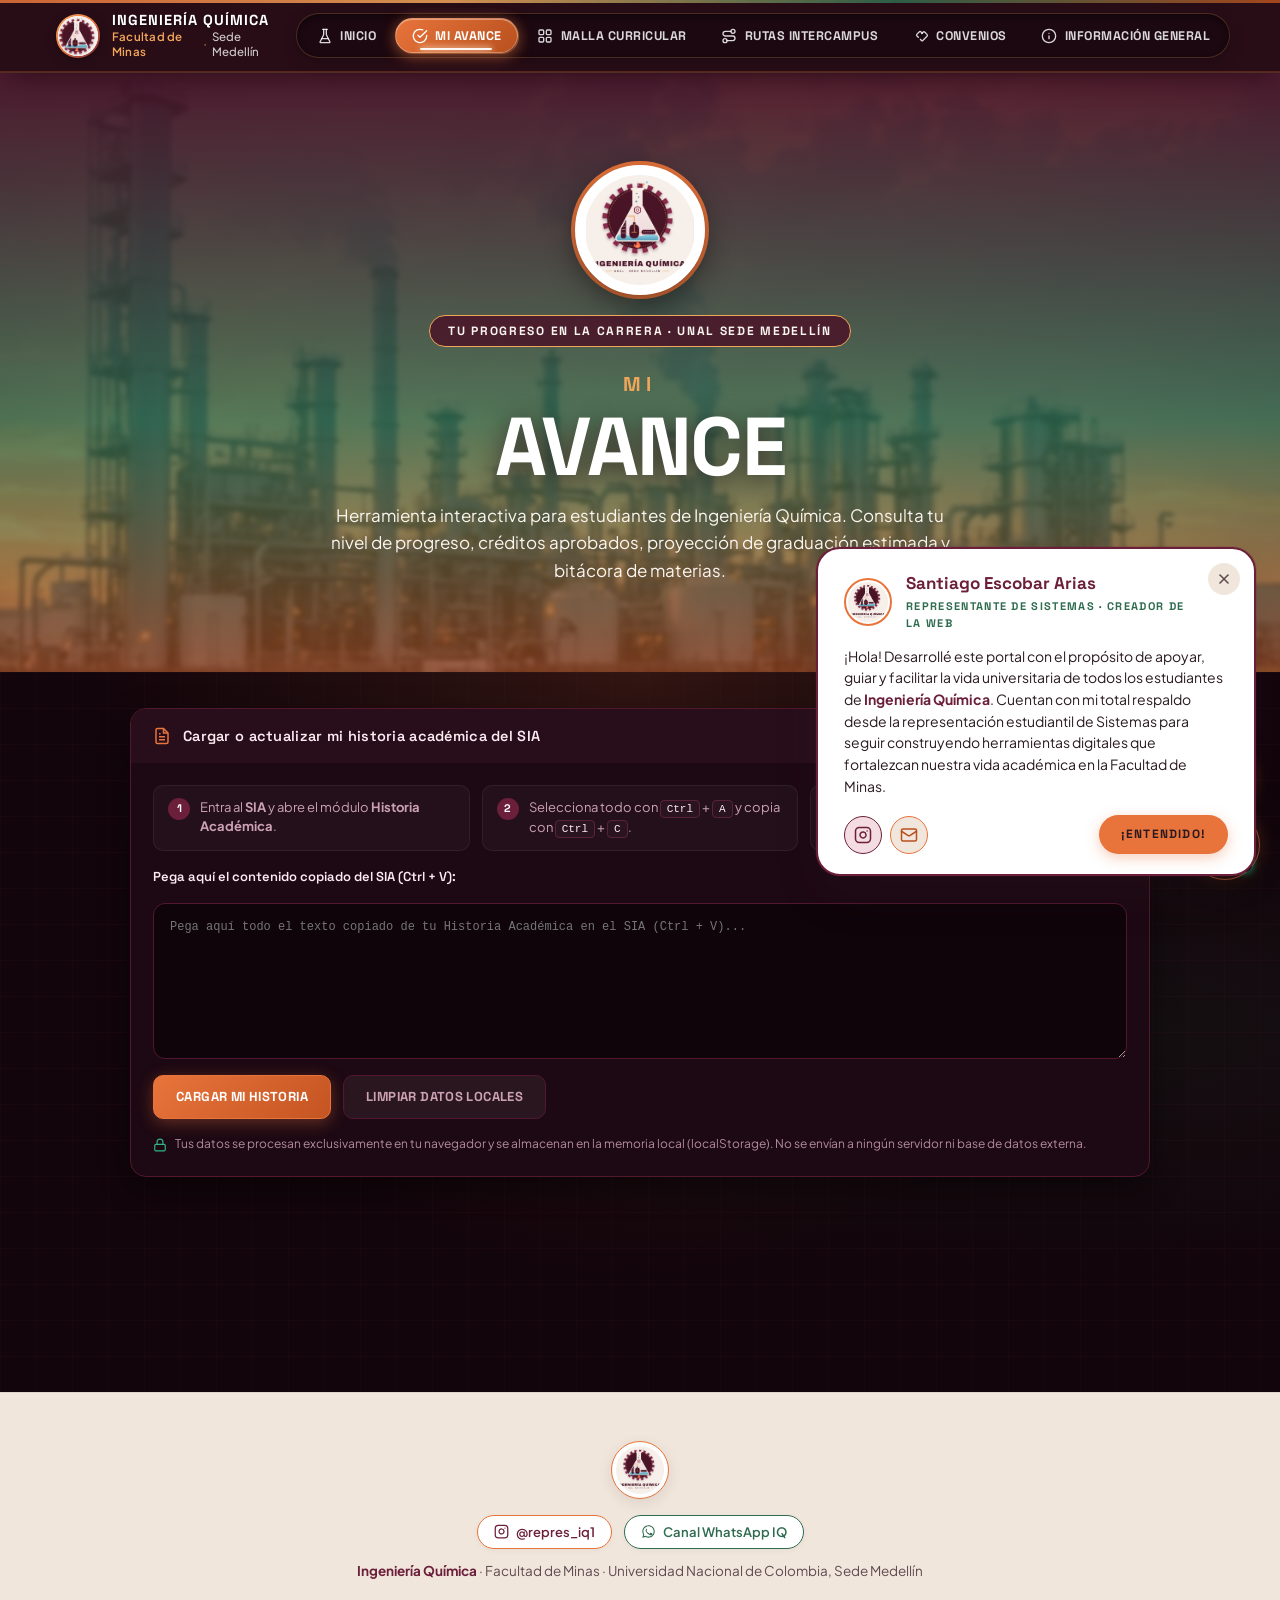
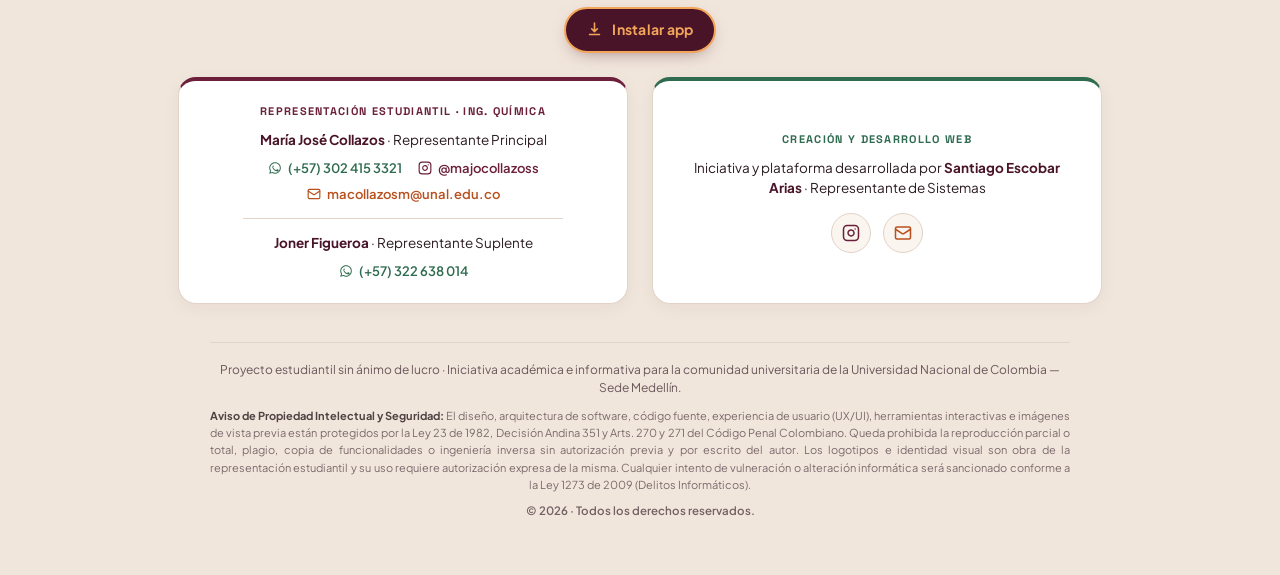
==== commit 03d17f1a: "integración sofia + boton instalar" ====
--- a/avance.html
+++ b/avance.html
@@ -11,11 +11,18 @@
   <title>Mi Avance · Ingeniería Química UNAL Medellín</title>
   <meta name="description" content="Consulta tu nivel en la carrera de Ingeniería Química, tu proyección de graduación, créditos aprobados y materias cursadas a partir de tu historia académica del SIA.">
   <link rel="icon" type="image/png" href="img/favicon.png">
+  <link rel="manifest" href="manifest.webmanifest">
+  <meta name="theme-color" content="#6B1F3A">
+  <link rel="apple-touch-icon" href="img/app/apple-touch-icon.png">
+  <meta name="apple-mobile-web-app-capable" content="yes">
+  <meta name="apple-mobile-web-app-title" content="Química UNAL">
   <link rel="preconnect" href="https://fonts.googleapis.com">
   <link rel="preconnect" href="https://fonts.gstatic.com" crossorigin>
   <link rel="stylesheet" href="https://fonts.googleapis.com/css2?family=Plus+Jakarta+Sans:ital,wght@0,400;0,500;0,600;0,700;0,800;1,400;1,600&family=Space+Grotesk:wght@500;600;700;800&display=swap">
   <link rel="stylesheet" href="css/base.css">
   <link rel="stylesheet" href="css/avance.css">
+  <link rel="stylesheet" href="css/sofia.css">
+  <script src="js/sofia.js" defer></script>
 </head>
 <body data-pagina="avance">
 
@@ -80,6 +87,7 @@
 
   <!-- SCRIPTS -->
   <script src="js/comun.js"></script>
+  <script src="js/instalar.js"></script>
   <script src="js/avance-lector.js"></script>
   <script src="js/avance.js"></script>
 </body>
--- a/css/base.css
+++ b/css/base.css
@@ -1340,3 +1340,36 @@
   margin: 0;
   opacity: 0.85;
 }
+
+/* =========================================================
+   Botón "Instalar app" y su ayuda
+   ========================================================= */
+.instalar-fila { display: flex; justify-content: center; margin-top: 14px; }
+.instalar-fila--portada { justify-content: flex-start; margin: 18px 0 4px; }
+.instalar-btn {
+  display: inline-flex; align-items: center; gap: 9px;
+  padding: 10px 20px; border: 2px solid var(--ambar); border-radius: 999px;
+  background: var(--vino-profundo); color: var(--ambar);
+  font-family: var(--letra-texto); font-size: 14px; font-weight: 700; letter-spacing: .02em;
+  cursor: pointer; transition: background .15s, color .15s, transform .15s, box-shadow .15s;
+  box-shadow: 0 6px 18px -8px rgba(74, 20, 40, .55);
+}
+.instalar-btn svg { width: 17px; height: 17px; flex: none; }
+.instalar-btn:hover, .instalar-btn:focus-visible { background: var(--ambar); color: var(--vino-profundo); transform: translateY(-1px); }
+.instalar-btn:focus-visible { outline: 3px solid var(--vino-profundo); outline-offset: 3px; }
+
+.instalar-dialogo {
+  width: min(92vw, 420px); padding: 22px 24px; border: 2px solid var(--ambar); border-radius: 14px;
+  background: var(--vino-profundo); color: #e8eef7;
+  box-shadow: 0 30px 80px -20px rgba(0, 0, 0, .7);
+}
+.instalar-dialogo::backdrop { background: rgba(42, 12, 24, .75); backdrop-filter: blur(3px); }
+.instalar-dialogo__etiqueta { margin: 0 0 6px; font-size: 12px; font-weight: 600; letter-spacing: .1em; text-transform: uppercase; color: var(--ambar); }
+.instalar-dialogo__titulo { margin: 0 0 12px; font-family: var(--letra-universidad); font-size: 22px; color: #fff; }
+.instalar-dialogo__pasos { margin: 0 0 16px; padding-left: 22px; display: grid; gap: 8px; font-size: 15px; line-height: 1.5; }
+.instalar-dialogo__pasos b { color: #fff; }
+.instalar-dialogo__cerrar {
+  width: 100%; padding: 11px; border: 2px solid var(--ambar); border-radius: 999px; background: transparent;
+  color: var(--ambar); font-family: var(--letra-texto); font-size: 14px; font-weight: 700; cursor: pointer;
+}
+.instalar-dialogo__cerrar:hover, .instalar-dialogo__cerrar:focus-visible { background: var(--ambar); color: var(--vino-profundo); }
--- a/css/sofia.css
+++ b/css/sofia.css
@@ -0,0 +1,656 @@
+/* ==============================================================================
+   PORTAL WEB OFICIAL · INGENIERÍA QUÍMICA · UNAL SEDE MEDELLÍN
+   Arquitectura de software, maquetación y desarrollo integral por:
+   Santiago Escobar Arias · Representante Estudiantil de Sistemas e Informática
+   Canales Oficiales e Información de Ingeniería Química:
+   María José Collazos · Representante Estudiantil Principal
+   Joner Figueroa · Representante Estudiantil Suplente
+   Facultad de Minas — Universidad Nacional de Colombia, Sede Medellín
+   ============================================================================== */
+
+/* ---------- sofIA: Asistente Virtual Inteligente de Ingeniería Química UNAL ---------- */
+
+:root {
+  --sofia-vino-principal: #6B1F3A;
+  --sofia-vino-profundo: #4A1428;
+  --sofia-naranja-reactivo: #E8743B;
+  --sofia-naranja-quemado: #B8501E;
+  --sofia-ambar-quimico: #F2A65A;
+  --sofia-verde-bosque: #2F6B4F;
+  --sofia-fondo-tarjeta: rgba(26, 13, 20, 0.96);
+  --sofia-fondo-chat: rgba(18, 9, 14, 0.94);
+  --sofia-borde: rgba(232, 116, 59, 0.35);
+  --sofia-brillo: rgba(232, 116, 59, 0.25);
+  --sofia-texto: #FFFFFF;
+  --sofia-texto-suave: #F3DCE2;
+  --sofia-sombra: 0 20px 50px rgba(0, 0, 0, 0.8);
+}
+
+/* ==========================================================================
+   1. BOTÓN FLOTANTE (TRIGGER)
+   ========================================================================== */
+
+.sofia-flotante-wrap {
+  position: fixed;
+  bottom: 24px;
+  right: 24px;
+  z-index: 999;
+  display: flex;
+  flex-direction: column;
+  align-items: flex-end;
+  gap: 10px;
+  pointer-events: none;
+}
+
+.sofia-flotante-wrap > * {
+  pointer-events: auto;
+}
+
+/* Tooltip / Globo de bienvenida inicial */
+.sofia-globo-bienvenida {
+  display: flex;
+  align-items: center;
+  gap: 10px;
+  background: rgba(36, 17, 27, 0.96);
+  border: 1px solid var(--sofia-borde);
+  backdrop-filter: blur(12px);
+  padding: 8px 14px 8px 16px;
+  border-radius: 999px;
+  box-shadow: 0 10px 30px rgba(0, 0, 0, 0.5), 0 0 16px var(--sofia-brillo);
+  color: var(--sofia-texto);
+  font-family: var(--letra-texto, 'Plus Jakarta Sans', sans-serif);
+  font-size: 13px;
+  line-height: 1.25;
+  cursor: pointer;
+  animation: sofiaGloboEntrar 0.4s cubic-bezier(0.16, 1, 0.3, 1);
+  transition: transform 0.2s, background 0.2s;
+  max-width: 295px;
+}
+
+.sofia-globo-bienvenida:hover {
+  transform: translateY(-2px);
+  background: rgba(56, 22, 37, 0.98);
+}
+
+.sofia-globo-texto {
+  color: #FFFFFF !important;
+}
+
+.sofia-globo-texto strong {
+  color: var(--sofia-ambar-quimico) !important;
+  font-weight: 700;
+}
+
+.sofia-globo-cerrar {
+  background: transparent;
+  border: none;
+  color: var(--sofia-texto-suave);
+  font-size: 14px;
+  padding: 2px 4px;
+  cursor: pointer;
+  border-radius: 50%;
+  display: flex;
+  align-items: center;
+  justify-content: center;
+  transition: color 0.15s, transform 0.15s;
+}
+
+.sofia-globo-cerrar:hover {
+  color: var(--sofia-ambar-quimico);
+  transform: scale(1.15);
+}
+
+/* Botón disparador circular */
+.sofia-boton {
+  position: relative;
+  width: 62px;
+  height: 62px;
+  border-radius: 50%;
+  background: linear-gradient(135deg, #4A1428 0%, #6B1F3A 50%, #B8501E 100%);
+  border: 2px solid var(--sofia-naranja-reactivo);
+  box-shadow: 0 8px 24px rgba(0, 0, 0, 0.6), 0 0 20px rgba(232, 116, 59, 0.4);
+  cursor: pointer;
+  display: flex;
+  align-items: center;
+  justify-content: center;
+  color: #FFFFFF;
+  padding: 0;
+  transition: transform 0.25s cubic-bezier(0.34, 1.56, 0.64, 1), box-shadow 0.25s ease;
+  outline: none;
+}
+
+.sofia-boton:hover {
+  transform: scale(1.08);
+  box-shadow: 0 12px 32px rgba(0, 0, 0, 0.7), 0 0 30px rgba(232, 116, 59, 0.65);
+}
+
+.sofia-boton:active {
+  transform: scale(0.95);
+}
+
+/* Halo orbital pulsante */
+.sofia-boton__halo {
+  position: absolute;
+  inset: -6px;
+  border-radius: 50%;
+  border: 1.5px solid var(--sofia-naranja-reactivo);
+  opacity: 0.6;
+  animation: sofiaRadarHalo 2.6s infinite ease-out;
+  pointer-events: none;
+}
+
+/* Punto verde 'en línea' */
+.sofia-boton__badge {
+  position: absolute;
+  bottom: 2px;
+  right: 2px;
+  width: 14px;
+  height: 14px;
+  border-radius: 50%;
+  background: #10B981;
+  border: 2px solid #1A0D14;
+  box-shadow: 0 0 8px #10B981;
+}
+
+/* ==========================================================================
+   2. VENTANA DEL CHATBOT
+   ========================================================================== */
+
+.sofia-ventana {
+  position: fixed;
+  bottom: 96px;
+  right: 24px;
+  width: 410px;
+  max-width: calc(100vw - 32px);
+  height: 620px;
+  max-height: calc(100vh - 120px);
+  background: var(--sofia-fondo-tarjeta);
+  border: 1px solid var(--sofia-borde);
+  border-radius: 20px;
+  backdrop-filter: blur(20px);
+  box-shadow: var(--sofia-sombra), 0 0 35px rgba(232, 116, 59, 0.15);
+  display: flex;
+  flex-direction: column;
+  overflow: hidden;
+  z-index: 1000;
+  font-family: var(--letra-texto, 'Plus Jakarta Sans', sans-serif);
+  color: var(--sofia-texto);
+  opacity: 0;
+  pointer-events: none;
+  transform: translateY(20px) scale(0.96);
+  transform-origin: bottom right;
+  transition: opacity 0.25s cubic-bezier(0.16, 1, 0.3, 1),
+              transform 0.25s cubic-bezier(0.16, 1, 0.3, 1),
+              width 0.3s ease,
+              height 0.3s ease;
+}
+
+.sofia-ventana.is-abierta {
+  opacity: 1;
+  pointer-events: auto;
+  transform: translateY(0) scale(1);
+}
+
+.sofia-ventana.is-maximizada {
+  width: 760px;
+  height: 840px;
+  max-width: calc(100vw - 32px);
+  max-height: calc(100vh - 110px);
+}
+
+/* 2.1 CABECERA */
+.sofia-cabecera {
+  display: flex;
+  align-items: center;
+  justify-content: space-between;
+  padding: 14px 18px;
+  background: linear-gradient(135deg, rgba(74, 20, 40, 0.95) 0%, rgba(107, 31, 58, 0.95) 60%, rgba(184, 80, 30, 0.9) 100%);
+  border-bottom: 1px solid var(--sofia-borde);
+  user-select: none;
+}
+
+.sofia-cabecera__info {
+  display: flex;
+  align-items: center;
+  gap: 12px;
+}
+
+.sofia-cabecera__avatar {
+  position: relative;
+  width: 44px;
+  height: 44px;
+  border-radius: 50%;
+  background: radial-gradient(circle, #E8743B 0%, #6B1F3A 70%, #1A0D14 100%);
+  border: 1.5px solid var(--sofia-naranja-reactivo);
+  display: flex;
+  align-items: center;
+  justify-content: center;
+  box-shadow: 0 0 16px rgba(232, 116, 59, 0.4);
+}
+
+.sofia-cabecera__titulos {
+  display: flex;
+  flex-direction: column;
+  gap: 2px;
+}
+
+.sofia-cabecera__nombre-fila {
+  display: flex;
+  align-items: center;
+  gap: 8px;
+}
+
+.sofia-cabecera__nombre {
+  font-family: var(--letra-datos, 'Space Grotesk', sans-serif);
+  font-weight: 700;
+  font-size: 16px;
+  color: #FFFFFF !important;
+  letter-spacing: -0.3px;
+}
+
+.sofia-cabecera__tag {
+  font-size: 10px;
+  font-weight: 700;
+  text-transform: uppercase;
+  letter-spacing: 0.5px;
+  background: rgba(232, 116, 59, 0.25);
+  color: var(--sofia-ambar-quimico) !important;
+  border: 1px solid rgba(232, 116, 59, 0.5);
+  padding: 1px 6px;
+  border-radius: 6px;
+}
+
+.sofia-cabecera__estado {
+  font-size: 11.5px;
+  color: var(--sofia-texto-suave);
+  display: flex;
+  align-items: center;
+  gap: 5px;
+}
+
+.sofia-cabecera__punto {
+  width: 7px;
+  height: 7px;
+  border-radius: 50%;
+  background: #10B981;
+  display: inline-block;
+  box-shadow: 0 0 6px #10B981;
+}
+
+.sofia-cabecera__acciones {
+  display: flex;
+  align-items: center;
+  gap: 4px;
+}
+
+.sofia-accion-btn {
+  background: transparent;
+  border: none;
+  color: var(--sofia-texto-suave);
+  width: 32px;
+  height: 32px;
+  border-radius: 8px;
+  cursor: pointer;
+  display: flex;
+  align-items: center;
+  justify-content: center;
+  transition: background 0.15s, color 0.15s;
+}
+
+.sofia-accion-btn:hover {
+  background: rgba(255, 255, 255, 0.12);
+  color: #FFFFFF;
+}
+
+/* 2.2 CUERPO DE MENSAJES */
+.sofia-cuerpo {
+  flex: 1;
+  overflow-y: auto;
+  padding: 16px;
+  background: var(--sofia-fondo-chat);
+  display: flex;
+  flex-direction: column;
+  gap: 14px;
+  scrollbar-width: thin;
+  scrollbar-color: rgba(232, 116, 59, 0.4) transparent;
+}
+
+.sofia-cuerpo::-webkit-scrollbar {
+  width: 6px;
+}
+.sofia-cuerpo::-webkit-scrollbar-thumb {
+  background: rgba(232, 116, 59, 0.4);
+  border-radius: 4px;
+}
+
+.sofia-mensajes {
+  display: flex;
+  flex-direction: column;
+  gap: 12px;
+}
+
+/* Burbuja individual */
+.sofia-mensaje {
+  display: flex;
+  flex-direction: column;
+  gap: 4px;
+  max-width: 88%;
+  animation: sofiaMensajeEntrar 0.25s cubic-bezier(0.16, 1, 0.3, 1);
+}
+
+.sofia-mensaje--sofia {
+  align-self: flex-start;
+}
+
+.sofia-mensaje--usuario {
+  align-self: flex-end;
+}
+
+.sofia-burbuja {
+  padding: 12px 15px;
+  border-radius: 16px;
+  font-size: 13.5px;
+  line-height: 1.5;
+  word-break: break-word;
+  position: relative;
+  color: #FFFFFF !important;
+}
+
+.sofia-mensaje--sofia .sofia-burbuja {
+  background: rgba(38, 18, 28, 0.92);
+  border: 1px solid rgba(232, 116, 59, 0.3);
+  color: #FFFFFF !important;
+  border-bottom-left-radius: 4px;
+  box-shadow: 0 4px 16px rgba(0, 0, 0, 0.4);
+}
+
+.sofia-mensaje--usuario .sofia-burbuja {
+  background: linear-gradient(135deg, #6B1F3A 0%, #B8501E 100%);
+  border: 1px solid rgba(232, 116, 59, 0.6);
+  color: #FFFFFF !important;
+  border-bottom-right-radius: 4px;
+  box-shadow: 0 4px 14px rgba(184, 80, 30, 0.35);
+}
+
+.sofia-burbuja p {
+  margin: 0 0 8px 0;
+  color: #FFFFFF !important;
+}
+.sofia-burbuja p:last-child {
+  margin-bottom: 0;
+}
+
+.sofia-burbuja strong {
+  color: var(--sofia-ambar-quimico) !important;
+  font-weight: 700;
+}
+
+.sofia-burbuja ul, .sofia-burbuja ol {
+  margin: 6px 0 8px 0;
+  padding-left: 20px;
+  color: #FFFFFF !important;
+}
+.sofia-burbuja li {
+  margin-bottom: 4px;
+  color: #FFFFFF !important;
+}
+
+.sofia-burbuja a {
+  color: var(--sofia-ambar-quimico) !important;
+  text-decoration: underline;
+  text-underline-offset: 3px;
+  font-weight: 600;
+  transition: opacity 0.15s;
+}
+.sofia-burbuja a:hover {
+  opacity: 0.8;
+}
+
+.sofia-burbuja code {
+  background: rgba(0, 0, 0, 0.4);
+  color: #FFE082;
+  padding: 1px 5px;
+  border-radius: 4px;
+  font-size: 12px;
+  font-family: monospace;
+}
+
+.sofia-mensaje__hora {
+  font-size: 10px;
+  color: var(--sofia-texto-suave);
+  padding: 0 4px;
+}
+
+.sofia-mensaje--usuario .sofia-mensaje__hora {
+  text-align: right;
+}
+
+/* Indicador de escritura (Thinking indicator) */
+.sofia-mensaje--escritura .sofia-burbuja {
+  display: flex;
+  align-items: center;
+  gap: 5px;
+  padding: 14px 18px;
+}
+
+.sofia-punto-ola {
+  width: 7px;
+  height: 7px;
+  border-radius: 50%;
+  background: var(--sofia-naranja-reactivo);
+  animation: sofiaOndaPuntos 1.4s infinite ease-in-out both;
+}
+.sofia-punto-ola:nth-child(1) { animation-delay: -0.32s; }
+.sofia-punto-ola:nth-child(2) { animation-delay: -0.16s; }
+
+/* 2.3 CHIPS DE RESPUESTA RÁPIDA (SUGERENCIAS) */
+.sofia-chips-contenedor {
+  display: flex;
+  flex-wrap: wrap;
+  gap: 6px;
+  margin-top: 8px;
+}
+
+.sofia-chip {
+  background: rgba(46, 22, 34, 0.85);
+  border: 1px solid rgba(232, 116, 59, 0.35);
+  color: var(--sofia-texto) !important;
+  padding: 6px 12px;
+  border-radius: 999px;
+  font-size: 12px;
+  font-weight: 500;
+  cursor: pointer;
+  transition: all 0.18s ease;
+  user-select: none;
+  font-family: var(--letra-texto, 'Plus Jakarta Sans', sans-serif);
+}
+
+.sofia-chip:hover {
+  background: rgba(107, 31, 58, 0.95);
+  border-color: var(--sofia-naranja-reactivo);
+  color: #FFFFFF !important;
+  transform: translateY(-1.5px);
+  box-shadow: 0 4px 12px rgba(232, 116, 59, 0.25);
+}
+
+/* 2.4 TARJETAS DE ENLACE RÁPIDO */
+.sofia-enlaces-contenedor {
+  display: flex;
+  flex-direction: column;
+  gap: 6px;
+  margin-top: 8px;
+}
+
+.sofia-enlace-card {
+  display: flex;
+  align-items: center;
+  justify-content: space-between;
+  background: rgba(46, 22, 34, 0.7);
+  border: 1px solid rgba(232, 116, 59, 0.25);
+  padding: 8px 12px;
+  border-radius: 10px;
+  text-decoration: none;
+  color: #FFFFFF !important;
+  font-size: 12.5px;
+  transition: background 0.15s, border-color 0.15s;
+}
+
+.sofia-enlace-card:hover {
+  background: rgba(107, 31, 58, 0.8);
+  border-color: var(--sofia-naranja-reactivo);
+}
+
+.sofia-enlace-card__icono {
+  display: flex;
+  align-items: center;
+  color: var(--sofia-ambar-quimico);
+}
+
+/* 2.5 PIE / BARRA DE ENTRADA */
+.sofia-pie {
+  padding: 12px 16px 14px 16px;
+  background: rgba(22, 10, 17, 0.98);
+  border-top: 1px solid var(--sofia-borde);
+  display: flex;
+  flex-direction: column;
+  gap: 6px;
+}
+
+.sofia-formulario {
+  display: flex;
+  align-items: center;
+  gap: 8px;
+  background: rgba(36, 17, 27, 0.95);
+  border: 1px solid rgba(232, 116, 59, 0.35);
+  border-radius: 14px;
+  padding: 4px 6px 4px 14px;
+  transition: border-color 0.2s, box-shadow 0.2s;
+}
+
+.sofia-formulario:focus-within {
+  border-color: var(--sofia-naranja-reactivo);
+  box-shadow: 0 0 14px rgba(232, 116, 59, 0.35);
+}
+
+.sofia-input {
+  flex: 1;
+  background: transparent;
+  border: none;
+  outline: none;
+  color: #FFFFFF !important;
+  font-size: 13.5px;
+  font-family: inherit;
+  padding: 8px 0;
+}
+
+.sofia-input::placeholder {
+  color: rgba(243, 220, 226, 0.55);
+}
+
+.sofia-btn-enviar {
+  width: 38px;
+  height: 38px;
+  border-radius: 10px;
+  background: linear-gradient(135deg, #E8743B 0%, #B8501E 100%);
+  border: 1px solid rgba(232, 116, 59, 0.8);
+  color: #FFFFFF;
+  cursor: pointer;
+  display: flex;
+  align-items: center;
+  justify-content: center;
+  transition: transform 0.15s, opacity 0.15s, box-shadow 0.15s;
+  flex-shrink: 0;
+}
+
+.sofia-btn-enviar:hover:not(:disabled) {
+  transform: scale(1.05);
+  box-shadow: 0 0 12px rgba(232, 116, 59, 0.6);
+}
+
+.sofia-btn-enviar:disabled {
+  opacity: 0.4;
+  cursor: not-allowed;
+}
+
+.sofia-subtexto {
+  font-size: 10.5px;
+  color: var(--sofia-texto-suave);
+  text-align: center;
+  opacity: 0.75;
+}
+
+/* ==========================================================================
+   3. ANIMACIONES
+   ========================================================================== */
+
+@keyframes sofiaRadarHalo {
+  0% {
+    transform: scale(0.95);
+    opacity: 0.7;
+  }
+  70% {
+    transform: scale(1.35);
+    opacity: 0;
+  }
+  100% {
+    transform: scale(1.35);
+    opacity: 0;
+  }
+}
+
+@keyframes sofiaGloboEntrar {
+  from {
+    opacity: 0;
+    transform: translateY(8px) scale(0.95);
+  }
+  to {
+    opacity: 1;
+    transform: translateY(0) scale(1);
+  }
+}
+
+@keyframes sofiaMensajeEntrar {
+  from {
+    opacity: 0;
+    transform: translateY(6px);
+  }
+  to {
+    opacity: 1;
+    transform: translateY(0);
+  }
+}
+
+@keyframes sofiaOndaPuntos {
+  0%, 80%, 100% {
+    transform: scale(0);
+    opacity: 0.3;
+  }
+  40% {
+    transform: scale(1);
+    opacity: 1;
+  }
+}
+
+/* ==========================================================================
+   4. RESPONSIVE Y MÓVIL
+   ========================================================================== */
+
+@media (max-width: 640px) {
+  .sofia-flotante-wrap {
+    bottom: 16px;
+    right: 16px;
+  }
+
+  .sofia-ventana {
+    bottom: 84px;
+    right: 16px;
+    width: calc(100vw - 32px);
+    height: calc(100vh - 110px);
+    border-radius: 18px;
+  }
+
+  .sofia-globo-bienvenida {
+    max-width: 250px;
+    font-size: 12px;
+  }
+}
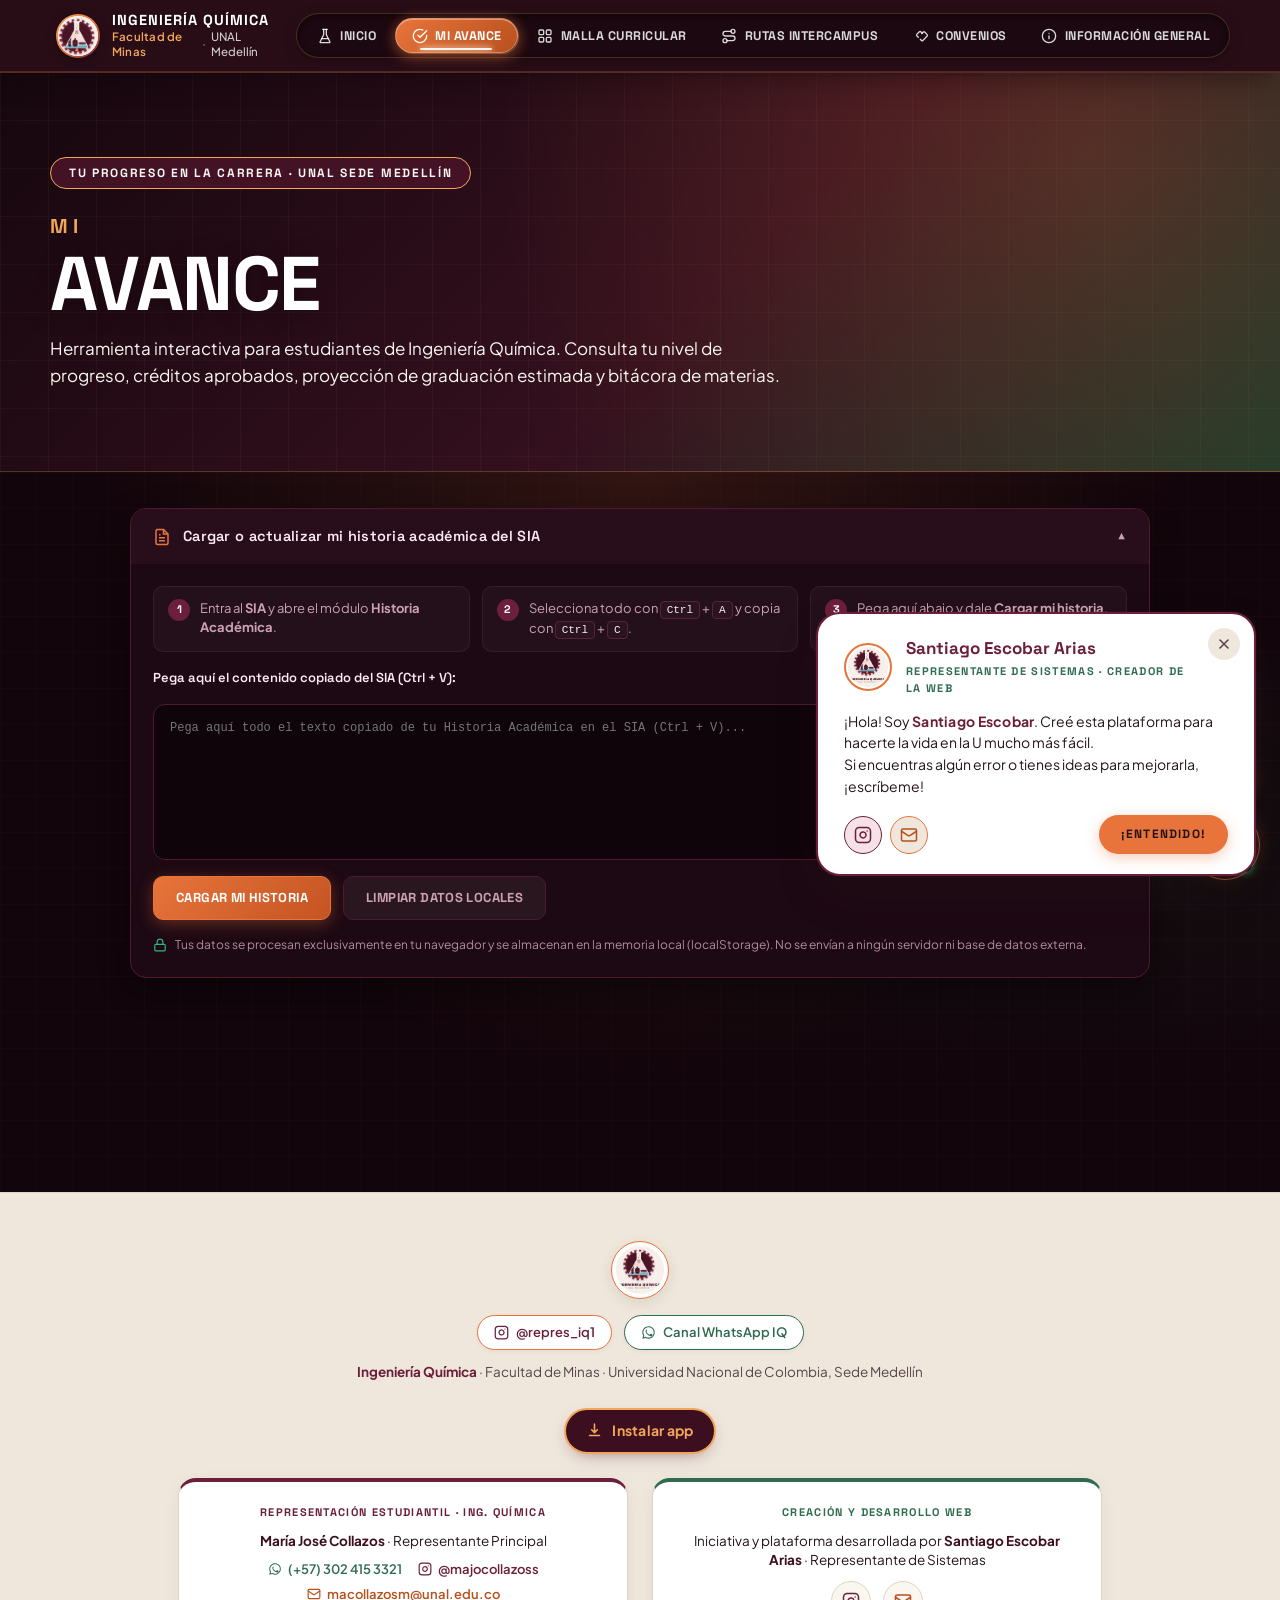
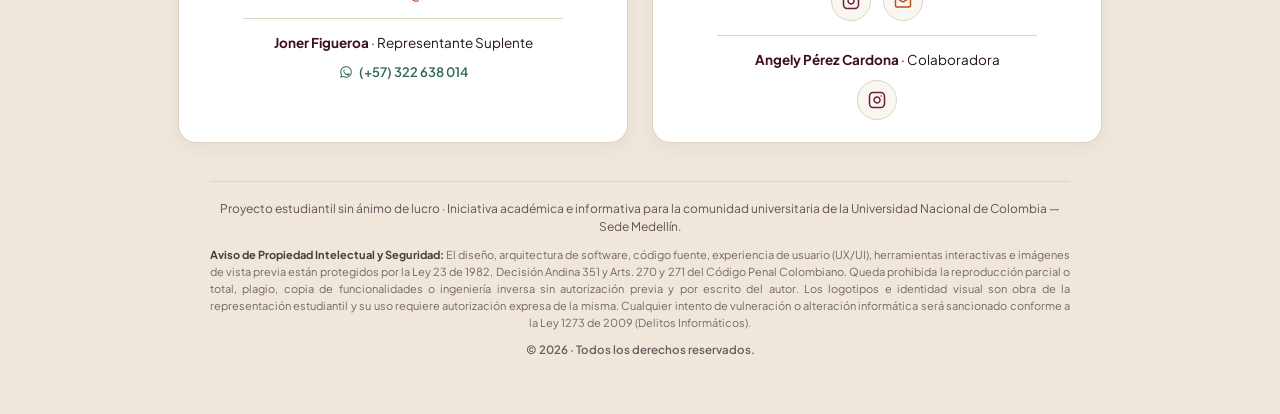
==== commit b3e15ca9: "actuakización navegación" ====
--- a/avance.html
+++ b/avance.html
@@ -18,7 +18,7 @@
   <meta name="apple-mobile-web-app-title" content="Química UNAL">
   <link rel="preconnect" href="https://fonts.googleapis.com">
   <link rel="preconnect" href="https://fonts.gstatic.com" crossorigin>
-  <link rel="stylesheet" href="https://fonts.googleapis.com/css2?family=Plus+Jakarta+Sans:ital,wght@0,400;0,500;0,600;0,700;0,800;1,400;1,600&family=Space+Grotesk:wght@500;600;700;800&display=swap">
+  <link rel="stylesheet" href="https://fonts.googleapis.com/css2?family=JetBrains+Mono:wght@500;700&family=Plus+Jakarta+Sans:ital,wght@0,400;0,500;0,600;0,700;0,800;1,400;1,600&family=Space+Grotesk:wght@500;600;700;800&display=swap">
   <link rel="stylesheet" href="css/base.css">
   <link rel="stylesheet" href="css/avance.css">
   <link rel="stylesheet" href="css/sofia.css">
--- a/css/base.css
+++ b/css/base.css
@@ -14,23 +14,24 @@
 /* ---------- 1. Variables y base ---------- */
 
 :root {
-  /* Paleta Oficial Ingeniería Química: Vino, bosque y naranja */
+  /* Paleta Oficial Evolucionada: Laboratorio Industrial Editorial */
+  --obsidiana: #1A0810;
   --vino: #6B1F3A;
-  --vino-profundo: #4A1428;
-  --rosa-vino: #F3DCE2;
+  --vino-profundo: #3B0F20;
+  --rosa-vino: #F5E1E7;
 
   --verde: #2F6B4F;
-  --verde-profundo: #1E4A36;
+  --verde-profundo: #193D2C;
   --verde-salvia: #DCEBDF;
 
   --naranja: #E8743B;
   --naranja-quemado: #B8501E;
   --ambar: #F2A65A;
 
-  --crema: #FBF5EF;
-  --arena: #F1E6DC;
-  --texto: #2A1A1F;
-  --texto-suave: #5E4A50;
+  --crema: #FAF6F0;
+  --arena: #EFE7DC;
+  --texto: #231319;
+  --texto-suave: #59444B;
 
   /* Aliases semánticos */
   --color-primario: var(--vino);
@@ -41,31 +42,61 @@
   --tinta: var(--texto);
   --tinta-suave: var(--texto-suave);
   --gris: #6B5B61;
-  --linea: #E2D3C8;
+  --linea: #DFD3C5;
 
   /* Colores de componentes de la malla */
   --fundamentacion: var(--verde);
   --disciplinar: var(--vino);
   --libre: var(--naranja-quemado);
 
-  /* Tipografías: Space Grotesk (precisión técnica) + Plus Jakarta Sans (legibilidad humana) */
+  /* Tipografías */
   --letra-titulo: 'Space Grotesk', -apple-system, BlinkMacSystemFont, "Segoe UI", Roboto, sans-serif;
   --letra-universidad: 'Space Grotesk', -apple-system, BlinkMacSystemFont, "Segoe UI", Roboto, sans-serif;
   --letra-texto: 'Plus Jakarta Sans', -apple-system, BlinkMacSystemFont, "Segoe UI", Roboto, sans-serif;
   --letra-estrecha: 'Space Grotesk', -apple-system, BlinkMacSystemFont, "Segoe UI", Roboto, sans-serif;
+  --letra-mono: 'JetBrains Mono', ui-monospace, SFMono-Regular, Menlo, monospace;
+
+  /* Curvas de movimiento (Design Engineering) */
+  --ease-out: cubic-bezier(0.23, 1, 0.32, 1);
+  --ease-in-out: cubic-bezier(0.77, 0, 0.175, 1);
+  --ease-drawer: cubic-bezier(0.32, 0.72, 0, 1);
+
+  /* Radios y elevación */
+  --radio-tarjeta: 16px;
+  --radio-control: 12px;
+  --radio-pill: 999px;
 }
 
 *, *::before, *::after { box-sizing: border-box; }
 [hidden] { display: none !important; }
 
-html { scroll-behavior: smooth; }
+html {
+  scroll-behavior: smooth;
+  color-scheme: light;
+  accent-color: var(--naranja);
+  scrollbar-color: var(--vino) var(--arena);
+}
+
+::selection {
+  background: rgba(232, 116, 59, 0.24);
+  color: var(--vino-profundo);
+}
+
+:focus-visible {
+  outline: 2.5px solid var(--naranja);
+  outline-offset: 3px;
+}
 
 body {
   margin: 0;
   font-family: var(--letra-texto);
   line-height: 1.55;
   color: var(--tinta);
-  background: url(../img/textura.svg), var(--papel);
+  background-color: var(--papel);
+  background-image: radial-gradient(rgba(107, 31, 58, 0.065) 1px, transparent 1px);
+  background-size: 24px 24px;
+  overflow-x: hidden;
+  -webkit-font-smoothing: antialiased;
 }
 
 h1, h2, h3, h4, p { margin: 0; }
@@ -135,26 +166,40 @@
   transition: background 0.3s ease, box-shadow 0.3s ease;
 }
 
-/* Barra de progreso / haz reactivo de transición entre pestañas */
+/* Barra de progreso de lectura (Scroll-Driven nativa con respaldo JS) */
 .barra__progreso {
   position: absolute;
   top: 0;
   left: 0;
   width: 100%;
   height: 2.5px;
-  background: linear-gradient(90deg, var(--naranja) 0%, var(--ambar) 35%, var(--verde) 70%, var(--naranja-quemado) 100%);
-  transform-origin: left;
-  opacity: 0.85;
-  transition: opacity 0.3s;
+  background: linear-gradient(90deg, var(--naranja) 0%, var(--ambar) 50%, var(--verde) 100%);
+  transform-origin: 0 50%;
+  transform: scaleX(0);
+  opacity: 0.92;
   pointer-events: none;
 }
+
+@media (prefers-reduced-motion: no-preference) {
+  @supports (animation-timeline: scroll()) {
+    @keyframes barraScrollProgreso {
+      from { transform: scaleX(0); }
+      to { transform: scaleX(1); }
+    }
+    .barra__progreso {
+      animation: barraScrollProgreso auto linear;
+      animation-timeline: scroll(root block);
+    }
+  }
+}
+
 .barra__progreso.is-activada {
-  animation: barraProgresoCarga 0.6s cubic-bezier(0.2, 0.8, 0.2, 1) forwards;
+  animation: barraProgresoCarga 0.45s var(--ease-out) forwards;
 }
 
 @keyframes barraProgresoCarga {
   0% { transform: scaleX(0); opacity: 1; }
-  60% { transform: scaleX(0.78); opacity: 1; }
+  65% { transform: scaleX(0.82); opacity: 1; }
   100% { transform: scaleX(1); opacity: 0.9; }
 }
 
@@ -470,7 +515,36 @@
   text-align: center;
   padding: 72px 0 80px;
 }
-.portada--corta .portada__contenido { padding: 48px 0 52px; }
+/* Cabeceras editoriales de módulos (.portada--corta): sin foto borrosa genérica */
+.portada--corta.foto {
+  background:
+    linear-gradient(90deg, rgba(242, 166, 90, 0.045) 1px, transparent 1px) 0 0 / 48px 48px,
+    linear-gradient(0deg, rgba(242, 166, 90, 0.045) 1px, transparent 1px) 0 0 / 48px 48px,
+    radial-gradient(circle at 85% 20%, rgba(232, 116, 59, 0.22) 0%, transparent 52%),
+    linear-gradient(135deg, #16070E 0%, #34101E 56%, #173828 100%);
+  border-bottom: 1px solid rgba(242, 166, 90, 0.28);
+}
+.portada--corta.foto::before,
+.portada--corta.foto::after {
+  display: none;
+}
+
+.portada--corta .portada__contenido {
+  padding: 40px 0 46px;
+  align-items: flex-start;
+  text-align: left;
+}
+.portada--corta .portada__logo-wrap {
+  display: none;
+}
+.portada--corta .portada__texto {
+  margin-left: 0;
+  max-width: 62ch;
+}
+.portada--corta .portada__cifras {
+  margin-top: 24px;
+  justify-content: flex-start;
+}
 
 .portada__lugar {
   display: inline-flex;
@@ -506,23 +580,21 @@
   display: inline-block;
   font-family: var(--letra-titulo);
   font-weight: 800;
-  font-size: clamp(48px, 9vw, 98px);
-  line-height: 1;
-  letter-spacing: -0.02em;
+  font-size: clamp(44px, 8.5vw, 88px);
+  line-height: 0.96;
+  letter-spacing: -0.03em;
   text-transform: uppercase;
   color: #ffffff;
-  text-shadow: 0 4px 24px rgba(42, 26, 31, 0.8);
-}
-.portada--corta .letras-varsity { font-size: clamp(40px, 7vw, 82px); }
+  text-shadow: 0 4px 20px rgba(24, 7, 15, 0.55);
+}
+.portada--corta .letras-varsity { font-size: clamp(38px, 6.5vw, 76px); }
 .letras-varsity--sub {
   display: block;
   margin-top: 4px;
-  font-size: clamp(44px, 8.5vw, 92px);
-  letter-spacing: -0.01em;
-  background: linear-gradient(135deg, var(--ambar) 0%, var(--naranja) 60%, #FFA86B 100%);
-  -webkit-background-clip: text;
-  -webkit-text-fill-color: transparent;
-  filter: drop-shadow(0 4px 18px rgba(74, 20, 40, 0.7));
+  font-size: clamp(40px, 8vw, 84px);
+  letter-spacing: -0.025em;
+  color: var(--ambar);
+  text-shadow: 0 4px 20px rgba(24, 7, 15, 0.65);
 }
 
 .portada__logo-wrap {
@@ -566,36 +638,37 @@
   display: flex;
   flex-wrap: wrap;
   justify-content: center;
-  margin: 36px 0 0;
+  margin: 32px 0 0;
   padding: 4px;
   list-style: none;
-  border: 1.5px solid rgba(242, 166, 90, .5);
-  border-radius: 24px;
-  background: rgba(74, 20, 40, .85);
+  border: 1.5px solid rgba(242, 166, 90, .45);
+  border-radius: 18px;
+  background: rgba(74, 20, 40, .86);
   backdrop-filter: blur(10px);
-  box-shadow: 0 14px 34px -10px rgba(0,0,0,0.5);
+  box-shadow: 0 14px 34px -10px rgba(0,0,0,0.45);
+  font-variant-numeric: tabular-nums;
 }
 .portada__cifras li {
   display: flex;
   flex-direction: column;
   align-items: center;
   justify-content: center;
-  min-width: 135px;
-  padding: 12px 24px;
+  min-width: 120px;
+  padding: 12px 20px;
   font-family: var(--letra-titulo);
   font-weight: 700;
-  font-size: 26px;
+  font-size: 24px;
   line-height: 1.1;
-  letter-spacing: .02em;
+  letter-spacing: .01em;
   text-transform: uppercase;
   color: var(--ambar);
 }
-.portada__cifras li + li { border-left: 1px solid rgba(255, 255, 255, .2); }
+.portada__cifras li + li { border-left: 1px solid rgba(255, 255, 255, .18); }
 .portada__cifras small {
-  margin-top: 3px;
+  margin-top: 4px;
   font-family: var(--letra-texto);
   font-weight: 600;
-  font-size: 12px;
+  font-size: 11.5px;
   letter-spacing: .02em;
   text-transform: none;
   color: var(--crema);
@@ -604,43 +677,47 @@
 .portada__boton {
   display: inline-flex;
   align-items: center;
-  gap: 12px;
-  height: 54px;
-  margin-top: 28px;
-  padding: 0 28px;
-  border-radius: 999px;
+  justify-content: center;
+  gap: 10px;
+  min-height: 48px;
+  margin-top: 24px;
+  padding: 12px 24px;
+  border-radius: var(--radio-pill);
   background: var(--naranja);
   color: var(--texto);
   font-family: var(--letra-universidad);
   font-weight: 700;
-  font-size: 14.5px;
-  letter-spacing: .08em;
+  font-size: 13.5px;
+  letter-spacing: .06em;
   text-transform: uppercase;
   text-decoration: none;
-  box-shadow: 0 8px 24px -4px rgba(232, 116, 59, .6), 0 0 0 3px rgba(242, 166, 90, 0.4);
-  transition: transform .15s, background .15s, box-shadow .15s;
+  box-shadow: 0 8px 22px -6px rgba(232, 116, 59, .55);
+  transition: transform 160ms var(--ease-out), background 160ms var(--ease-out), box-shadow 180ms var(--ease-out);
 }
 .portada__boton:hover {
   transform: translateY(-2px);
   background: var(--ambar);
-  box-shadow: 0 12px 28px -4px rgba(242, 166, 90, .75), 0 0 0 3px var(--naranja);
-}
-.portada__boton svg { width: 18px; height: 18px; color: var(--texto); }
+  box-shadow: 0 12px 26px -6px rgba(242, 166, 90, .65);
+}
+.portada__boton:active {
+  transform: scale(0.97);
+}
+.portada__boton svg { width: 18px; height: 18px; color: var(--texto); flex: none; }
 
 .portada__acciones {
   display: flex;
   flex-wrap: wrap;
   align-items: center;
   justify-content: center;
-  gap: 16px;
-  margin-top: 28px;
+  gap: 12px;
+  margin-top: 24px;
 }
 .portada__acciones .portada__boton { margin-top: 0; }
 .portada__boton--secundario {
-  background: rgba(47, 107, 79, .88);
+  background: rgba(30, 74, 54, .92);
   color: #ffffff;
-  border: 1.5px solid rgba(220, 235, 223, .5);
-  box-shadow: 0 10px 24px -10px rgba(0, 0, 0, .5);
+  border: 1.5px solid rgba(220, 235, 223, .45);
+  box-shadow: 0 10px 24px -10px rgba(0, 0, 0, .45);
 }
 .portada__boton--secundario:hover {
   background: var(--verde-profundo);
@@ -838,7 +915,6 @@
 }
 .pie__tarjeta--desarrollo {
   border-top: 4px solid var(--verde);
-  justify-content: center;
 }
 
 .pie__tarjeta-sub {
@@ -1066,6 +1142,12 @@
   color: var(--texto);
   margin: 0;
 }
+.toast-autor__destacado {
+  color: #2563eb;
+  font-weight: 800;
+  letter-spacing: 0.02em;
+}
+
 .toast-autor__mensaje strong {
   color: var(--vino);
   font-weight: 700;
@@ -1146,14 +1228,14 @@
 }
 
 
+/* ---------- Barra inferior móvil tipo App (oculta en PC) ---------- */
+.nav-movil {
+  display: none;
+}
+
 /* ---------- Responsive ---------- */
 
-@keyframes menuDesplegar {
-  from { opacity: 0; transform: translateY(-8px); }
-  to { opacity: 1; transform: translateY(0); }
-}
-
-@media (min-width: 981px) and (max-width: 1160px) {
+@media (min-width: 901px) and (max-width: 1180px) {
   .nav__item {
     padding: 7px 11px;
     font-size: 11.5px;
@@ -1164,80 +1246,77 @@
   }
 }
 
-@media (max-width: 980px) {
+@media (max-width: 900px) {
+  body {
+    padding-bottom: calc(74px + env(safe-area-inset-bottom));
+  }
   .barra__contenido {
-    min-height: 60px;
+    min-height: 56px;
     padding-block: 6px;
-  }
-  .barra__boton-menu {
-    display: inline-flex;
-    flex-shrink: 0;
+    justify-content: center;
   }
   .nav {
-    display: none;
-    position: absolute;
-    top: 100%;
+    display: none !important;
+  }
+  .nav-movil {
+    display: grid;
+    grid-template-columns: repeat(6, 1fr);
+    align-items: center;
+    position: fixed;
     left: 0;
     right: 0;
-    background: rgba(38, 11, 22, 0.98);
-    backdrop-filter: blur(20px);
-    -webkit-backdrop-filter: blur(20px);
-    border-top: 1px solid rgba(242, 166, 90, 0.2);
-    border-bottom: 3.5px solid var(--naranja);
-    box-shadow: 0 20px 40px -6px rgba(0, 0, 0, 0.75);
-    padding: 14px 16px;
+    bottom: 0;
+    z-index: 120;
+    background: rgba(24, 8, 15, 0.96);
+    backdrop-filter: blur(18px) saturate(180%);
+    -webkit-backdrop-filter: blur(18px) saturate(180%);
+    border-top: 1px solid rgba(242, 166, 90, 0.28);
+    padding: 6px 6px max(8px, env(safe-area-inset-bottom));
+    box-shadow: 0 -10px 28px -8px rgba(10, 3, 6, 0.72);
+  }
+  .nav-movil__item {
+    display: flex;
     flex-direction: column;
-    gap: 8px;
-    border-radius: 0 0 20px 20px;
-    max-height: calc(100vh - 65px);
-    overflow-y: auto;
-  }
-  .barra.is-menu-abierto .nav {
+    align-items: center;
+    justify-content: center;
+    gap: 3px;
+    min-height: 48px;
+    padding: 4px 2px;
+    border-radius: 12px;
+    color: rgba(255, 255, 255, 0.74);
+    text-decoration: none;
+    font-family: var(--letra-universidad);
+    font-size: 10px;
+    font-weight: 600;
+    letter-spacing: 0.01em;
+    transition: color 150ms var(--ease-out), background 150ms var(--ease-out), transform 120ms var(--ease-out);
+  }
+  .nav-movil__item:active {
+    transform: scale(0.93);
+  }
+  .nav-movil__icono {
     display: flex;
-    animation: menuDesplegar 0.25s cubic-bezier(0.2, 0.8, 0.2, 1);
-  }
-  .nav__glider {
-    display: none !important;
-  }
-  .nav__item {
-    width: 100%;
-    padding: 12px 18px;
-    border-radius: 12px;
-    font-size: 13px;
-    letter-spacing: 0.05em;
-    justify-content: flex-start;
-    border: 1px solid rgba(255, 255, 255, 0.1);
-    background: rgba(255, 255, 255, 0.05);
-    transition: background 0.15s, transform 0.15s, color 0.15s;
-    opacity: 0;
-    animation: slideItemMovil 0.25s ease forwards;
-  }
-  .barra.is-menu-abierto .nav__item:nth-child(2) { animation-delay: 0.04s; }
-  .barra.is-menu-abierto .nav__item:nth-child(3) { animation-delay: 0.08s; }
-  .barra.is-menu-abierto .nav__item:nth-child(4) { animation-delay: 0.12s; }
-  .barra.is-menu-abierto .nav__item:nth-child(5) { animation-delay: 0.16s; }
-  .barra.is-menu-abierto .nav__item:nth-child(6) { animation-delay: 0.20s; }
-
-  @keyframes slideItemMovil {
-    from { opacity: 0; transform: translateX(-10px); }
-    to { opacity: 1; transform: translateX(0); }
-  }
-
-  .nav__item:hover {
-    background: rgba(242, 166, 90, 0.15);
+    align-items: center;
+    justify-content: center;
+    width: 22px;
+    height: 22px;
+  }
+  .nav-movil__icono svg {
+    width: 19px;
+    height: 19px;
+  }
+  .nav-movil__etiqueta {
+    line-height: 1;
+    white-space: nowrap;
+  }
+  .nav-movil__item--activo,
+  .nav-movil__item[aria-current="page"] {
     color: var(--ambar);
-    transform: translateX(4px);
-  }
-  .nav__item--activo,
-  .nav__item[aria-current="page"] {
-    background: linear-gradient(135deg, var(--naranja) 0%, var(--naranja-quemado) 100%);
-    color: #ffffff;
-    border: 1.5px solid var(--ambar);
-    box-shadow: 0 4px 14px rgba(232, 116, 59, 0.4);
-    transform: none;
-  }
-  .nav__filamento {
-    display: none;
+    background: rgba(232, 116, 59, 0.16);
+    font-weight: 800;
+  }
+  .toast-autor {
+    bottom: calc(84px + env(safe-area-inset-bottom));
   }
 }
 
@@ -1255,7 +1334,7 @@
 
 @media (max-width: 480px) {
   .toast-autor {
-    bottom: 12px;
+    bottom: calc(82px + env(safe-area-inset-bottom));
     right: 12px;
     left: 12px;
     width: auto;
@@ -1348,14 +1427,16 @@
 .instalar-fila--portada { justify-content: flex-start; margin: 18px 0 4px; }
 .instalar-btn {
   display: inline-flex; align-items: center; gap: 9px;
+  min-height: 44px;
   padding: 10px 20px; border: 2px solid var(--ambar); border-radius: 999px;
   background: var(--vino-profundo); color: var(--ambar);
   font-family: var(--letra-texto); font-size: 14px; font-weight: 700; letter-spacing: .02em;
-  cursor: pointer; transition: background .15s, color .15s, transform .15s, box-shadow .15s;
+  cursor: pointer; transition: background 160ms var(--ease-out), color 160ms var(--ease-out), transform 150ms var(--ease-out), box-shadow 160ms var(--ease-out);
   box-shadow: 0 6px 18px -8px rgba(74, 20, 40, .55);
 }
 .instalar-btn svg { width: 17px; height: 17px; flex: none; }
 .instalar-btn:hover, .instalar-btn:focus-visible { background: var(--ambar); color: var(--vino-profundo); transform: translateY(-1px); }
+.instalar-btn:active { transform: scale(0.97); }
 .instalar-btn:focus-visible { outline: 3px solid var(--vino-profundo); outline-offset: 3px; }
 
 .instalar-dialogo {
@@ -1373,3 +1454,12 @@
   color: var(--ambar); font-family: var(--letra-texto); font-size: 14px; font-weight: 700; cursor: pointer;
 }
 .instalar-dialogo__cerrar:hover, .instalar-dialogo__cerrar:focus-visible { background: var(--ambar); color: var(--vino-profundo); }
+
+@media (prefers-reduced-motion: reduce) {
+  *, *::before, *::after {
+    animation-duration: 0.01ms !important;
+    animation-iteration-count: 1 !important;
+    transition-duration: 0.01ms !important;
+    scroll-behavior: auto !important;
+  }
+}
--- a/css/sofia.css
+++ b/css/sofia.css
@@ -40,6 +40,13 @@
   align-items: flex-end;
   gap: 10px;
   pointer-events: none;
+}
+
+@media (max-width: 900px) {
+  .sofia-flotante-wrap {
+    bottom: calc(78px + env(safe-area-inset-bottom));
+    right: 14px;
+  }
 }
 
 .sofia-flotante-wrap > * {
@@ -162,8 +169,9 @@
   right: 24px;
   width: 410px;
   max-width: calc(100vw - 32px);
-  height: 620px;
-  max-height: calc(100vh - 120px);
+  height: min(640px, calc(100vh - 120px));
+  max-height: calc(100dvh - 120px);
+  box-sizing: border-box;
   background: var(--sofia-fondo-tarjeta);
   border: 1px solid var(--sofia-borde);
   border-radius: 20px;
@@ -207,12 +215,15 @@
   background: linear-gradient(135deg, rgba(74, 20, 40, 0.95) 0%, rgba(107, 31, 58, 0.95) 60%, rgba(184, 80, 30, 0.9) 100%);
   border-bottom: 1px solid var(--sofia-borde);
   user-select: none;
+  flex-shrink: 0;
 }
 
 .sofia-cabecera__info {
   display: flex;
   align-items: center;
   gap: 12px;
+  min-width: 0;
+  flex: 1;
 }
 
 .sofia-cabecera__avatar {
@@ -226,12 +237,15 @@
   align-items: center;
   justify-content: center;
   box-shadow: 0 0 16px rgba(232, 116, 59, 0.4);
+  flex-shrink: 0;
 }
 
 .sofia-cabecera__titulos {
   display: flex;
   flex-direction: column;
   gap: 2px;
+  min-width: 0;
+  overflow: hidden;
 }
 
 .sofia-cabecera__nombre-fila {
@@ -246,6 +260,7 @@
   font-size: 16px;
   color: #FFFFFF !important;
   letter-spacing: -0.3px;
+  white-space: nowrap;
 }
 
 .sofia-cabecera__tag {
@@ -258,6 +273,7 @@
   border: 1px solid rgba(232, 116, 59, 0.5);
   padding: 1px 6px;
   border-radius: 6px;
+  flex-shrink: 0;
 }
 
 .sofia-cabecera__estado {
@@ -266,6 +282,9 @@
   display: flex;
   align-items: center;
   gap: 5px;
+  white-space: nowrap;
+  overflow: hidden;
+  text-overflow: ellipsis;
 }
 
 .sofia-cabecera__punto {
@@ -275,12 +294,14 @@
   background: #10B981;
   display: inline-block;
   box-shadow: 0 0 6px #10B981;
+  flex-shrink: 0;
 }
 
 .sofia-cabecera__acciones {
   display: flex;
   align-items: center;
-  gap: 4px;
+  gap: 6px;
+  flex-shrink: 0;
 }
 
 .sofia-accion-btn {
@@ -295,6 +316,7 @@
   align-items: center;
   justify-content: center;
   transition: background 0.15s, color 0.15s;
+  flex-shrink: 0;
 }
 
 .sofia-accion-btn:hover {
@@ -305,6 +327,7 @@
 /* 2.2 CUERPO DE MENSAJES */
 .sofia-cuerpo {
   flex: 1;
+  min-height: 0;
   overflow-y: auto;
   padding: 16px;
   background: var(--sofia-fondo-chat);
@@ -514,6 +537,7 @@
   display: flex;
   flex-direction: column;
   gap: 6px;
+  flex-shrink: 0;
 }
 
 .sofia-formulario {
@@ -637,20 +661,46 @@
 
 @media (max-width: 640px) {
   .sofia-flotante-wrap {
-    bottom: 16px;
-    right: 16px;
+    bottom: calc(78px + env(safe-area-inset-bottom));
+    right: 14px;
+  }
+
+  .sofia-boton {
+    width: 54px;
+    height: 54px;
   }
 
   .sofia-ventana {
-    bottom: 84px;
-    right: 16px;
-    width: calc(100vw - 32px);
-    height: calc(100vh - 110px);
+    bottom: calc(142px + env(safe-area-inset-bottom));
+    right: 12px;
+    left: 12px;
+    width: auto;
+    max-width: none;
+    height: min(520px, calc(100dvh - 156px), calc(100vh - 156px));
+    max-height: calc(100dvh - 156px);
     border-radius: 18px;
   }
 
+  .sofia-ventana.is-maximizada {
+    width: auto;
+    left: 12px;
+    right: 12px;
+    bottom: calc(142px + env(safe-area-inset-bottom));
+    height: min(540px, calc(100dvh - 156px), calc(100vh - 156px));
+    max-height: calc(100dvh - 156px);
+  }
+
+  .sofia-cabecera {
+    padding: 12px 14px;
+    gap: 8px;
+  }
+
+  #sofia-btn-maximizar {
+    display: none !important;
+  }
+
   .sofia-globo-bienvenida {
-    max-width: 250px;
+    max-width: 240px;
     font-size: 12px;
   }
 }
